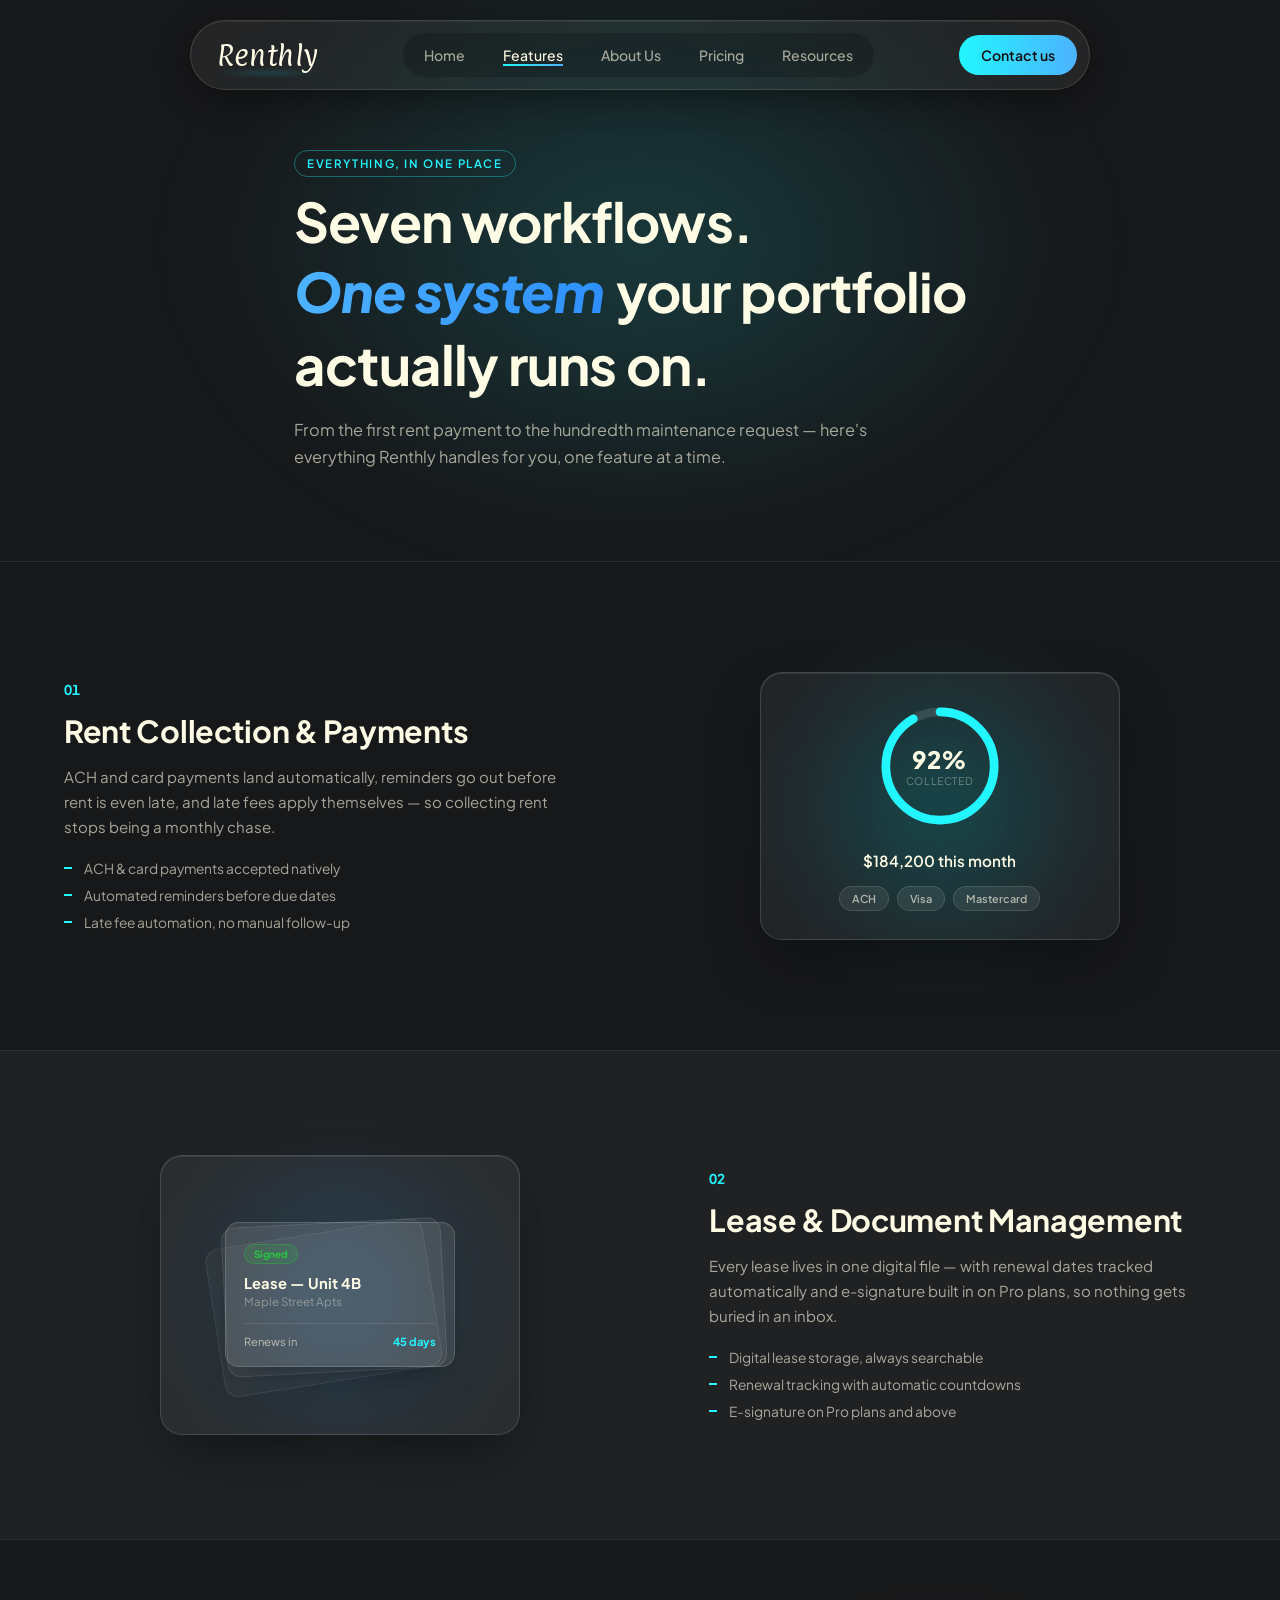
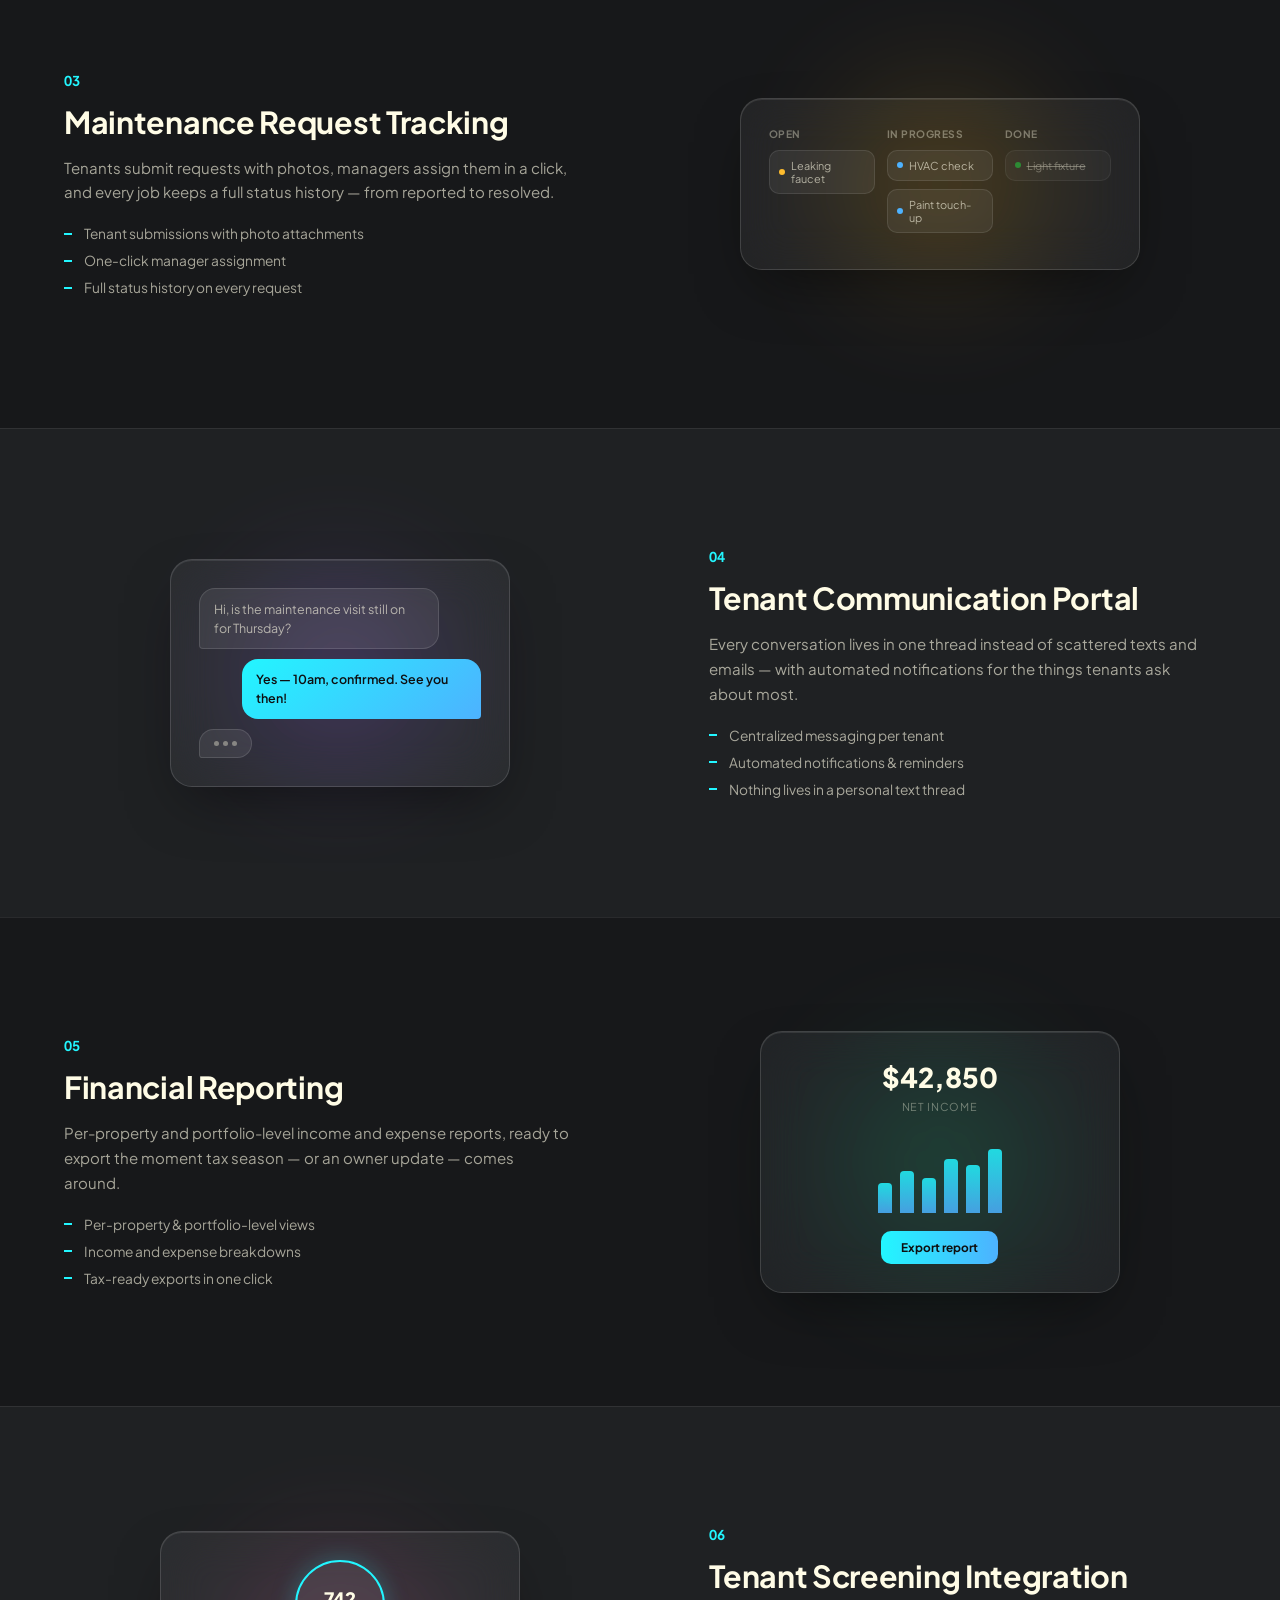
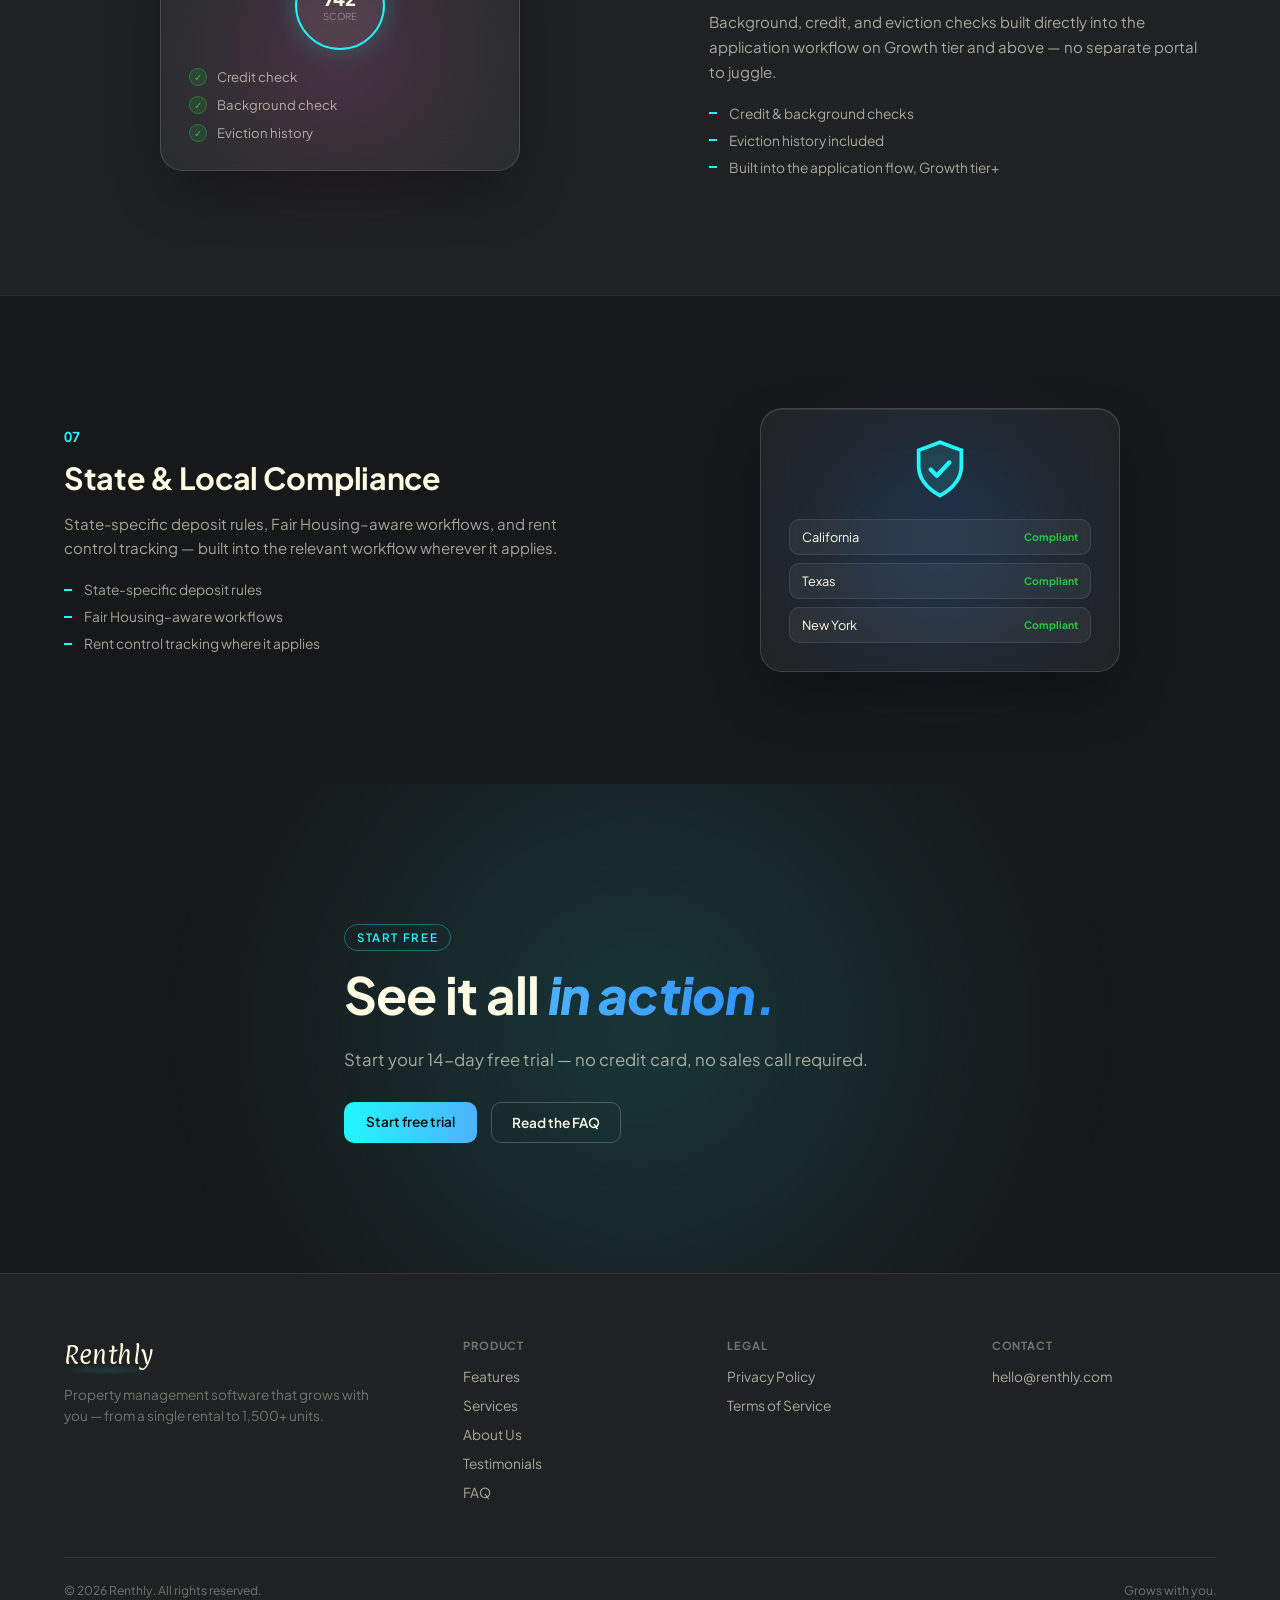
==== features.html @ bf9276d2 "yeha" ====
<!DOCTYPE html>
<html lang="en">
<head>
<meta charset="UTF-8">
<meta name="viewport" content="width=device-width, initial-scale=1.0">
<title>Features — Renthly | Everything Your Portfolio Actually Runs On</title>
<meta name="description" content="Explore Renthly's full feature set: rent collection, lease management, maintenance tracking, tenant communication, financial reporting, tenant screening, and state compliance — all in one platform.">
<meta name="keywords" content="property management features, rent collection software, maintenance tracking, tenant screening, lease management, compliance tracking">
<meta name="robots" content="index, follow">
<link rel="canonical" href="https://renthly.github.io/Renthly/features.html">

<meta property="og:type" content="website">
<meta property="og:title" content="Renthly Features — Everything Your Portfolio Actually Runs On">
<meta property="og:description" content="Rent collection, lease management, maintenance tracking, tenant communication, financial reporting, screening, and compliance — all in one platform.">
<meta property="og:url" content="https://renthly.github.io/Renthly/features.html">
<meta property="og:site_name" content="Renthly">

<meta name="twitter:card" content="summary_large_image">
<meta name="twitter:title" content="Renthly Features — Everything Your Portfolio Actually Runs On">
<meta name="twitter:description" content="Rent collection, lease management, maintenance tracking, tenant communication, financial reporting, screening, and compliance — all in one platform.">

<link rel="preconnect" href="https://fonts.googleapis.com">
<link rel="preconnect" href="https://fonts.gstatic.com" crossorigin>
<link href="https://fonts.googleapis.com/css2?family=Paprika&family=Plus+Jakarta+Sans:wght@400;500;600;700;800&display=swap" rel="stylesheet">
<link rel="stylesheet" href="style.css">
</head>
<body>

<!-- ============ NAVBAR ============ -->
<header class="island-wrap">
  <nav class="island" id="island">
    <a href="index.html#top" class="logo">Renthly</a>

    <ul class="tabs">
      <li><a href="index.html#top" class="tab-link"><span>Home</span></a></li>
      <li><a href="features.html" class="tab-link active"><span>Features</span></a></li>
      <li><a href="index.html#why" class="tab-link"><span>About Us</span></a></li>
      <li><a href="index.html#cta" class="tab-link"><span>Pricing</span></a></li>
      <li><a href="index.html#faq" class="tab-link"><span>Resources</span></a></li>
    </ul>

    <a href="index.html#cta" class="btn-contact"><span>Contact us</span></a>

    <button class="burger" id="burger" aria-label="Menu">
      <span></span><span></span><span></span>
    </button>
  </nav>

  <div class="mobile-menu" id="mobileMenu">
    <a href="index.html#top" class="mob-link">Home</a>
    <a href="features.html" class="mob-link">Features</a>
    <a href="index.html#why" class="mob-link">About Us</a>
    <a href="index.html#cta" class="mob-link">Pricing</a>
    <a href="index.html#faq" class="mob-link">Resources</a>
    <a href="index.html#cta" class="mob-cta">Contact us</a>
  </div>
</header>

<!-- ============ FEATURES HERO ============ -->
<section class="feat-hero" id="top">
  <div class="feat-hero-glow" aria-hidden="true"></div>
  <div class="section-inner">
    <p class="eyebrow reveal" data-dir="up">Everything, in one place</p>
    <h1 class="feat-hero-title reveal" data-dir="up" style="--d:0.08s">Seven workflows. <em class="script">One system</em> your portfolio actually runs on.</h1>
    <p class="feat-hero-sub reveal" data-dir="up" style="--d:0.16s">From the first rent payment to the hundredth maintenance request — here's everything Renthly handles for you, one feature at a time.</p>
  </div>
</section>

<!-- ============ FEATURE 01 — Rent Collection & Payments ============ -->
<section class="feat-row" id="feat-payments">
  <div class="section-inner feat-row-inner">
    <div class="feat-text reveal" data-dir="left">
      <span class="feat-num">01</span>
      <h2>Rent Collection &amp; Payments</h2>
      <p>ACH and card payments land automatically, reminders go out before rent is even late, and late fees apply themselves — so collecting rent stops being a monthly chase.</p>
      <ul class="feat-points">
        <li>ACH &amp; card payments accepted natively</li>
        <li>Automated reminders before due dates</li>
        <li>Late fee automation, no manual follow-up</li>
      </ul>
    </div>
    <div class="feat-visual reveal" data-dir="right">
      <div class="feat-orb feat-orb-cyan" aria-hidden="true"></div>
      <div class="glass-mock gm-payments">
        <div class="gm-ring-wrap">
          <svg class="gm-ring" viewBox="0 0 120 120">
            <circle cx="60" cy="60" r="50" class="gm-ring-track"/>
            <circle cx="60" cy="60" r="50" class="gm-ring-fill"/>
          </svg>
          <div class="gm-ring-center">
            <span class="gm-ring-pct">92%</span>
            <span class="gm-ring-label">collected</span>
          </div>
        </div>
        <p class="gm-amount">$184,200 this month</p>
        <div class="gm-chips">
          <span class="gm-chip">ACH</span>
          <span class="gm-chip">Visa</span>
          <span class="gm-chip">Mastercard</span>
        </div>
      </div>
    </div>
  </div>
</section>

<!-- ============ FEATURE 02 — Lease & Document Management ============ -->
<section class="feat-row alt" id="feat-lease">
  <div class="section-inner feat-row-inner">
    <div class="feat-text reveal" data-dir="right">
      <span class="feat-num">02</span>
      <h2>Lease &amp; Document Management</h2>
      <p>Every lease lives in one digital file — with renewal dates tracked automatically and e-signature built in on Pro plans, so nothing gets buried in an inbox.</p>
      <ul class="feat-points">
        <li>Digital lease storage, always searchable</li>
        <li>Renewal tracking with automatic countdowns</li>
        <li>E-signature on Pro plans and above</li>
      </ul>
    </div>
    <div class="feat-visual reveal" data-dir="left">
      <div class="feat-orb feat-orb-blue" aria-hidden="true"></div>
      <div class="glass-mock gm-lease">
        <div class="gm-doc gm-doc-back"></div>
        <div class="gm-doc gm-doc-mid"></div>
        <div class="gm-doc gm-doc-front">
          <span class="gm-doc-badge">Signed</span>
          <p class="gm-doc-title">Lease — Unit 4B</p>
          <p class="gm-doc-sub">Maple Street Apts</p>
          <div class="gm-doc-foot">
            <span>Renews in</span>
            <strong>45 days</strong>
          </div>
        </div>
      </div>
    </div>
  </div>
</section>

<!-- ============ FEATURE 03 — Maintenance Request Tracking ============ -->
<section class="feat-row" id="feat-maintenance">
  <div class="section-inner feat-row-inner">
    <div class="feat-text reveal" data-dir="left">
      <span class="feat-num">03</span>
      <h2>Maintenance Request Tracking</h2>
      <p>Tenants submit requests with photos, managers assign them in a click, and every job keeps a full status history — from reported to resolved.</p>
      <ul class="feat-points">
        <li>Tenant submissions with photo attachments</li>
        <li>One-click manager assignment</li>
        <li>Full status history on every request</li>
      </ul>
    </div>
    <div class="feat-visual reveal" data-dir="right">
      <div class="feat-orb feat-orb-amber" aria-hidden="true"></div>
      <div class="glass-mock gm-maintenance">
        <div class="gm-kanban">
          <div class="gm-kcol">
            <p class="gm-kcol-title">Open</p>
            <div class="gm-ticket"><span class="gm-dot amber"></span>Leaking faucet</div>
          </div>
          <div class="gm-kcol">
            <p class="gm-kcol-title">In progress</p>
            <div class="gm-ticket"><span class="gm-dot blue"></span>HVAC check</div>
            <div class="gm-ticket"><span class="gm-dot blue"></span>Paint touch-up</div>
          </div>
          <div class="gm-kcol">
            <p class="gm-kcol-title">Done</p>
            <div class="gm-ticket done"><span class="gm-dot green"></span>Light fixture</div>
          </div>
        </div>
      </div>
    </div>
  </div>
</section>

<!-- ============ FEATURE 04 — Tenant Communication Portal ============ -->
<section class="feat-row alt" id="feat-comms">
  <div class="section-inner feat-row-inner">
    <div class="feat-text reveal" data-dir="right">
      <span class="feat-num">04</span>
      <h2>Tenant Communication Portal</h2>
      <p>Every conversation lives in one thread instead of scattered texts and emails — with automated notifications for the things tenants ask about most.</p>
      <ul class="feat-points">
        <li>Centralized messaging per tenant</li>
        <li>Automated notifications &amp; reminders</li>
        <li>Nothing lives in a personal text thread</li>
      </ul>
    </div>
    <div class="feat-visual reveal" data-dir="left">
      <div class="feat-orb feat-orb-purple" aria-hidden="true"></div>
      <div class="glass-mock gm-comms">
        <div class="gm-bubble in">Hi, is the maintenance visit still on for Thursday?</div>
        <div class="gm-bubble out">Yes — 10am, confirmed. See you then!</div>
        <div class="gm-typing"><span></span><span></span><span></span></div>
      </div>
    </div>
  </div>
</section>

<!-- ============ FEATURE 05 — Financial Reporting ============ -->
<section class="feat-row" id="feat-reporting">
  <div class="section-inner feat-row-inner">
    <div class="feat-text reveal" data-dir="left">
      <span class="feat-num">05</span>
      <h2>Financial Reporting</h2>
      <p>Per-property and portfolio-level income and expense reports, ready to export the moment tax season — or an owner update — comes around.</p>
      <ul class="feat-points">
        <li>Per-property &amp; portfolio-level views</li>
        <li>Income and expense breakdowns</li>
        <li>Tax-ready exports in one click</li>
      </ul>
    </div>
    <div class="feat-visual reveal" data-dir="right">
      <div class="feat-orb feat-orb-green" aria-hidden="true"></div>
      <div class="glass-mock gm-reporting">
        <div class="gm-report-head">
          <p class="gm-report-figure">$42,850</p>
          <span class="gm-report-tag">Net income</span>
        </div>
        <div class="gm-bars">
          <span style="--h:38%"></span>
          <span style="--h:52%"></span>
          <span style="--h:44%"></span>
          <span style="--h:68%"></span>
          <span style="--h:60%"></span>
          <span style="--h:80%"></span>
        </div>
        <button class="gm-export">Export report</button>
      </div>
    </div>
  </div>
</section>

<!-- ============ FEATURE 06 — Tenant Screening Integration ============ -->
<section class="feat-row alt" id="feat-screening">
  <div class="section-inner feat-row-inner">
    <div class="feat-text reveal" data-dir="right">
      <span class="feat-num">06</span>
      <h2>Tenant Screening Integration</h2>
      <p>Background, credit, and eviction checks built directly into the application workflow on Growth tier and above — no separate portal to juggle.</p>
      <ul class="feat-points">
        <li>Credit &amp; background checks</li>
        <li>Eviction history included</li>
        <li>Built into the application flow, Growth tier+</li>
      </ul>
    </div>
    <div class="feat-visual reveal" data-dir="left">
      <div class="feat-orb feat-orb-pink" aria-hidden="true"></div>
      <div class="glass-mock gm-screening">
        <div class="gm-score">
          <span class="gm-score-num">742</span>
          <span class="gm-score-label">Score</span>
        </div>
        <ul class="gm-checklist">
          <li><span class="gm-check">✓</span> Credit check</li>
          <li><span class="gm-check">✓</span> Background check</li>
          <li><span class="gm-check">✓</span> Eviction history</li>
        </ul>
      </div>
    </div>
  </div>
</section>

<!-- ============ FEATURE 07 — State & Local Compliance ============ -->
<section class="feat-row" id="feat-compliance">
  <div class="section-inner feat-row-inner">
    <div class="feat-text reveal" data-dir="left">
      <span class="feat-num">07</span>
      <h2>State &amp; Local Compliance</h2>
      <p>State-specific deposit rules, Fair Housing–aware workflows, and rent control tracking — built into the relevant workflow wherever it applies.</p>
      <ul class="feat-points">
        <li>State-specific deposit rules</li>
        <li>Fair Housing–aware workflows</li>
        <li>Rent control tracking where it applies</li>
      </ul>
    </div>
    <div class="feat-visual reveal" data-dir="right">
      <div class="feat-orb feat-orb-cyan2" aria-hidden="true"></div>
      <div class="glass-mock gm-compliance">
        <div class="gm-shield">
          <svg viewBox="0 0 24 24" class="gm-shield-icon"><path d="M12 2l8 3v6c0 5-3.5 8.5-8 11-4.5-2.5-8-6-8-11V5l8-3z"/><path class="gm-shield-check" d="M8.5 12.2l2.3 2.3 4.7-4.9"/></svg>
        </div>
        <ul class="gm-states">
          <li><span>California</span><em>Compliant</em></li>
          <li><span>Texas</span><em>Compliant</em></li>
          <li><span>New York</span><em>Compliant</em></li>
        </ul>
      </div>
    </div>
  </div>
</section>

<!-- ============ CTA ============ -->
<section class="cta" id="cta-features">
  <div class="cta-glow" aria-hidden="true"></div>
  <div class="section-inner cta-inner">
    <p class="eyebrow reveal" data-dir="up">Start free</p>
    <h2 class="cta-title reveal" data-dir="up" style="--d:0.08s">See it all <em class="script">in action.</em></h2>
    <p class="cta-sub reveal" data-dir="up" style="--d:0.16s">Start your 14-day free trial — no credit card, no sales call required.</p>
    <div class="cta-actions reveal" data-dir="up" style="--d:0.24s">
      <a href="index.html#cta" class="btn-primary"><span>Start free trial</span></a>
      <a href="index.html#faq" class="btn-ghost"><span>Read the FAQ</span></a>
    </div>
  </div>
</section>

<!-- ============ FOOTER ============ -->
<footer class="footer">
  <div class="section-inner footer-inner">
    <div class="footer-top">
      <div class="footer-brand">
        <a href="index.html#top" class="logo footer-logo">Renthly</a>
        <p class="footer-tagline">Property management software that grows with you — from a single rental to 1,500+ units.</p>
      </div>

      <nav class="footer-col" aria-label="Product">
        <p class="footer-col-title">Product</p>
        <a href="features.html">Features</a>
        <a href="index.html#services">Services</a>
        <a href="index.html#why">About Us</a>
        <a href="index.html#testimonials">Testimonials</a>
        <a href="index.html#faq">FAQ</a>
      </nav>

      <nav class="footer-col" aria-label="Legal">
        <p class="footer-col-title">Legal</p>
        <a href="#">Privacy Policy</a>
        <a href="#">Terms of Service</a>
      </nav>

      <div class="footer-col">
        <p class="footer-col-title">Contact</p>
        <a href="mailto:hello@renthly.com">hello@renthly.com</a>
      </div>
    </div>

    <div class="footer-bottom">
      <p>© 2026 Renthly. All rights reserved.</p>
      <p>Grows with you.</p>
    </div>
  </div>
</footer>

<script src="main.js"></script>
</body>
</html>
---- style.css ----
/* ===================================================================
   RENTHLY — tokens
=================================================================== */
:root{
  --charcoal:      #17181a;
  --charcoal-soft: #1f2123;
  --panel:         #1c1e21;
  --panel-line:    rgba(255,255,255,0.08);

  --cyan:          #22f6ff;
  --cyan-soft:     rgba(34,246,255,0.35);
  --sky:           #4db2ff;
  --cream:         #fffce6;
  --cream-dim:     rgba(255,252,230,0.62);
  --cream-faint:   rgba(255,252,230,0.38);

  --ink:           #0e0f10;

  --font-logo: 'Paprika', cursive;
  --font-script: 'Caveat', cursive;
  --font-body: 'Plus Jakarta Sans', -apple-system, BlinkMacSystemFont, sans-serif;

  --ease: cubic-bezier(.16,.84,.32,1);
}

*{ margin:0; padding:0; box-sizing:border-box; }
html{ scroll-behavior:smooth; }

body{
  background:var(--charcoal);
  color:var(--cream);
  font-family:var(--font-body);
  -webkit-font-smoothing:antialiased;
  overflow-x:hidden;
}

a{ text-decoration:none; color:inherit; }
button{ font-family:inherit; border:none; background:none; cursor:pointer; }
ul{ list-style:none; }

@media (prefers-reduced-motion: reduce){
  *{ animation-duration:0.001ms !important; animation-iteration-count:1 !important; transition-duration:0.001ms !important; }
}

/* ===================================================================
   NAVBAR — dynamic island
=================================================================== */
.island-wrap{
  position:fixed;
  top:20px; left:20px; right:20px;
  z-index:100;
  display:flex;
  flex-direction:column;
  align-items:center;
  pointer-events:none;
}

.island{
  pointer-events:auto;
  width:100%;
  max-width:900px;
  display:flex;
  align-items:center;
  justify-content:space-between;
  gap:20px;
  padding:12px 12px 12px 26px;
  border-radius:999px;
  background:rgba(255,252,230,0.06);
  border:1px solid rgba(255,252,230,0.12);
  backdrop-filter:blur(18px) saturate(140%);
  -webkit-backdrop-filter:blur(18px) saturate(140%);
  box-shadow:0 8px 30px rgba(0,0,0,0.35), inset 0 1px 0 rgba(255,255,255,0.06);
  opacity:0;
  transform:translateY(-28px);
  animation:islandDrop .8s var(--ease) .1s forwards;
}

@keyframes islandDrop{
  to{ opacity:1; transform:translateY(0); }
}

.logo{
  font-family:var(--font-logo);
  font-size:1.55rem;
  letter-spacing:.5px;
  color:var(--cream);
  white-space:nowrap;
  position:relative;
}
.logo::after{
  content:'';
  position:absolute;
  left:-6px; right:-6px; bottom:-3px;
  height:6px;
  background:radial-gradient(ellipse at center, var(--cyan-soft), transparent 70%);
  opacity:.7;
  filter:blur(2px);
}

.tabs{
  display:flex;
  align-items:center;
  gap:6px;
  background:rgba(0,0,0,0.18);
  border-radius:999px;
  padding:5px;
}

.tab-link{
  position:relative;
  display:inline-block;
  padding:8px 16px;
  border-radius:999px;
  font-size:.88rem;
  font-weight:500;
  color:var(--cream-dim);
  transition:color .3s var(--ease);
}
.tab-link span{ position:relative; z-index:2; }
.tab-link::before{
  content:'';
  position:absolute;
  left:16px; right:16px; bottom:6px;
  height:2px;
  background:linear-gradient(90deg, var(--cyan), var(--sky));
  transform:scaleX(0);
  transform-origin:left;
  transition:transform .35s var(--ease);
  z-index:2;
}
.tab-link:hover,
.tab-link.active{ color:var(--cream); }
.tab-link:hover::before,
.tab-link.active::before{ transform:scaleX(1); }

.btn-contact{
  position:relative;
  display:inline-flex;
  align-items:center;
  padding:11px 22px;
  border-radius:999px;
  font-size:.88rem;
  font-weight:600;
  color:var(--ink);
  background:linear-gradient(90deg, var(--cyan), var(--sky));
  white-space:nowrap;
  overflow:hidden;
  isolation:isolate;
  transition:transform .35s var(--ease), box-shadow .35s var(--ease);
}
.btn-contact span{ position:relative; z-index:2; }
.btn-contact::after{
  content:'';
  position:absolute;
  inset:0;
  background:linear-gradient(90deg, var(--sky), var(--cyan));
  transform:translateX(-101%);
  transition:transform .4s var(--ease);
  z-index:1;
}
.btn-contact:hover{
  transform:translateY(-2px);
  box-shadow:0 10px 24px var(--cyan-soft);
}
.btn-contact:hover::after{ transform:translateX(0); }

.burger{
  display:none;
  flex-direction:column;
  justify-content:center;
  gap:5px;
  width:38px; height:38px;
  border-radius:50%;
  background:rgba(255,255,255,0.08);
}
.burger span{
  display:block; width:16px; height:2px; margin:0 auto;
  background:var(--cream); border-radius:2px;
  transition:transform .3s var(--ease), opacity .3s var(--ease);
}
.burger.open span:nth-child(1){ transform:translateY(7px) rotate(45deg); }
.burger.open span:nth-child(2){ opacity:0; }
.burger.open span:nth-child(3){ transform:translateY(-7px) rotate(-45deg); }

.mobile-menu{
  pointer-events:auto;
  width:100%;
  max-width:900px;
  margin:10px auto 0;
  display:flex;
  flex-direction:column;
  gap:4px;
  padding:10px;
  border-radius:22px;
  background:rgba(23,24,26,0.92);
  border:1px solid rgba(255,252,230,0.12);
  backdrop-filter:blur(18px);
  max-height:0;
  opacity:0;
  overflow:hidden;
  transition:max-height .45s var(--ease), opacity .35s var(--ease), padding .45s var(--ease);
}
.mobile-menu.open{
  max-height:320px;
  opacity:1;
  padding:14px;
}
.mob-link{
  padding:12px 14px;
  border-radius:12px;
  font-weight:500;
  color:var(--cream-dim);
  transition:background .25s, color .25s;
}
.mob-link:hover{ background:rgba(255,255,255,0.06); color:var(--cream); }
.mob-cta{
  margin-top:6px;
  text-align:center;
  padding:12px 14px;
  border-radius:12px;
  font-weight:600;
  color:var(--ink);
  background:linear-gradient(90deg, var(--cyan), var(--sky));
}

/* ===================================================================
   HERO — sized to fit one laptop screen, no scroll
=================================================================== */
.hero-stack{
  position:relative;
  height:200svh; /* hero's own 100svh + one extra viewport of "stuck" time —
    bounds how long the sticky effect lasts so it releases cleanly instead
    of staying pinned for the rest of the page */
}

.hero{
  position:sticky;
  top:0;
  z-index:0;
  height:100svh;
  min-height:560px;
  padding:104px 64px 26px;
  display:flex;
  align-items:center;
  overflow:hidden;
  background:var(--charcoal);
}

/* ---- horizon glow (disc technique) ---- */
.hero::before{
  content:"";
  position:absolute;
  inset:-10%;
  z-index:1;
  pointer-events:none;
  background:
    radial-gradient(176% 61% at 50% 70%, rgba(34,246,255,0.12) 0%, transparent 65%),
    radial-gradient(110% 24% at 50% 70%, rgba(34,246,255,0.29) 0%, transparent 70%),
    radial-gradient(45% 55% at 6% 62%, rgba(37,99,235,0.05) 0%, transparent 70%),
    radial-gradient(45% 55% at 94% 62%, rgba(77,178,255,0.05) 0%, transparent 70%);
  filter:blur(70px);
  animation:horizonPulse 6s ease-in-out infinite;
}
@keyframes horizonPulse{
  0%,100%{ opacity:.8; }
  50%{ opacity:1; }
}

.horizon-surface{
  position:absolute;
  left:50%; top:88%;
  width:165%;
  aspect-ratio:1;
  transform:translateX(-50%);
  border-radius:50%;
  z-index:2;
  pointer-events:none;
  background:var(--charcoal);
  border-top:2.5px solid var(--cyan);
  box-shadow:
    0 0 13px rgba(34,246,255,0.9),
    0 0 49px rgba(34,246,255,0.55),
    0 0 154px 25px rgba(34,246,255,0.28);
}

/* film grain — kills gradient banding */
.hero::after{
  content:"";
  position:absolute;
  inset:0;
  z-index:3;
  pointer-events:none;
  mix-blend-mode:overlay;
  opacity:.08;
  background-image:url("data:image/svg+xml,%3Csvg xmlns='http://www.w3.org/2000/svg' width='300' height='300'%3E%3Cfilter id='n'%3E%3CfeTurbulence type='fractalNoise' baseFrequency='0.9' numOctaves='2' stitchTiles='stitch'/%3E%3C/filter%3E%3Crect width='100%25' height='100%25' filter='url(%23n)'/%3E%3C/svg%3E");
}

.hero-inner{
  position:relative;
  z-index:4;
  width:100%;
  max-width:1400px;
  margin:0 auto;
  display:grid;
  grid-template-columns:1.55fr 1fr;
  gap:32px;
  align-items:center;
}

/* ---- copy ---- */
.eyebrow{
  display:inline-block;
  font-size:.72rem;
  font-weight:600;
  letter-spacing:.14em;
  text-transform:uppercase;
  color:var(--cyan);
  padding:5px 12px;
  border:1px solid var(--cyan-soft);
  border-radius:999px;
  margin-bottom:10px;
}

.headline{
  font-family:var(--font-body);
  font-style:normal;
  font-weight:700;
  font-size:clamp(2.5rem, 3.6vw, 3.3rem);
  line-height:1.26;
  letter-spacing:-.015em;
  color:var(--cream);
  overflow:visible;
}
.headline span{ display:block; }
.headline .script{
  font-family:var(--font-body);
  font-weight:800;
  font-style:italic;
  font-size:1.05em;
  background:linear-gradient(90deg, var(--sky), #2d8fff);
  -webkit-background-clip:text;
  background-clip:text;
  color:transparent;
  padding-right:.05em;
  padding-bottom:.06em;
  display:inline-block;
}

.subtext{
  margin-top:10px;
  max-width:640px;
  font-size:.9rem;
  line-height:1.55;
  color:var(--cream-dim);
}

.hero-actions{
  display:flex;
  flex-wrap:wrap;
  gap:12px;
  margin-top:16px;
}

.btn-primary{
  position:relative;
  padding:11px 22px;
  border-radius:10px;
  font-weight:600;
  font-size:.85rem;
  color:var(--ink);
  background:linear-gradient(90deg, var(--cyan), var(--sky));
  overflow:hidden;
  isolation:isolate;
  transition:transform .3s var(--ease), box-shadow .3s var(--ease);
}
.btn-primary span{ position:relative; z-index:2; }
.btn-primary::after{
  content:'';
  position:absolute; inset:0;
  background:linear-gradient(90deg, var(--sky), var(--cyan));
  transform:translateX(-101%);
  transition:transform .4s var(--ease);
}
.btn-primary:hover{ transform:translateY(-3px); box-shadow:0 14px 30px var(--cyan-soft); }
.btn-primary:hover::after{ transform:translateX(0); }

.btn-ghost{
  position:relative;
  padding:11px 20px;
  border-radius:10px;
  font-weight:600;
  font-size:.85rem;
  color:var(--cream);
  border:1px solid rgba(255,252,230,0.22);
}
.btn-ghost::before{
  content:'';
  position:absolute;
  left:20px; right:20px; bottom:8px;
  height:2px;
  background:var(--cyan);
  transform:scaleX(0);
  transform-origin:left;
  transition:transform .35s var(--ease);
}
.btn-ghost:hover{ color:var(--cyan); }
.btn-ghost:hover::before{ transform:scaleX(1); }

.trial-note{
  margin-top:8px;
  font-size:.74rem;
  color:var(--cream-faint);
}

.trust-badges{
  display:flex;
  align-items:center;
  gap:12px;
  margin-top:14px;
}
.badge-avatars{ display:flex; }
.badge-avatar{
  width:34px; height:34px;
  border-radius:50%;
  object-fit:cover;
  border:2px solid var(--charcoal);
  margin-left:-10px;
  box-shadow:0 0 0 1px rgba(255,252,230,0.15);
}
.badge-avatar:first-child{ margin-left:0; }
.badge-text{ display:flex; flex-direction:column; gap:1px; }
.badge-stars{ font-size:.72rem; color:var(--cyan); letter-spacing:1px; }
.badge-label{ font-size:.72rem; color:var(--cream-faint); }

/* ---- visual / mockups ---- */
.hero-visual{
  position:relative;
  height:clamp(440px, 56vh, 560px);
}

.mock{
  position:absolute;
  border-radius:16px;
  background:linear-gradient(180deg, var(--panel), var(--charcoal-soft));
  border:1px solid var(--panel-line);
  box-shadow:0 24px 50px -18px rgba(0,0,0,0.6), 0 0 0 1px rgba(255,255,255,0.02);
  backdrop-filter:blur(6px);
}

.mock-main{
  width:min(435px, 90%);
  left:50%;
  top:50%;
  transform:translate(-50%,-50%);
  animation:floatMain 6.5s ease-in-out infinite;
}
@keyframes floatMain{
  0%,100%{ transform:translate(-50%,-50%) translateY(0); }
  50%{ transform:translate(-50%,-50%) translateY(-10px); }
}

.mock-bar{
  display:flex; align-items:center; gap:6px;
  padding:9px 12px;
  border-bottom:1px solid var(--panel-line);
}
.mock-bar.tiny{ padding:7px 10px; }
.dot{ width:8px; height:8px; border-radius:50%; }
.dot.r{ background:#ff5f57; } .dot.y{ background:#febc2e; } .dot.g{ background:#28c840; }
.mock-url{
  margin-left:8px;
  font-size:.6rem;
  color:var(--cream-faint);
  font-family:monospace;
}

.mock-body{ padding:18px 14px; }
.mb-head{ display:flex; align-items:center; justify-content:space-between; margin-bottom:12px; }
.mb-title{ font-size:.82rem; font-weight:700; color:var(--cream); }
.mb-pill{
  font-size:.56rem; font-weight:700; letter-spacing:.05em;
  color:var(--ink);
  background:var(--cyan);
  padding:2px 8px; border-radius:999px;
}

.mb-stats{ display:grid; grid-template-columns:repeat(3,1fr); gap:6px; margin-bottom:12px; }
.mb-stat{
  padding:8px 6px;
  border-radius:8px;
  background:rgba(255,255,255,0.03);
  border:1px solid var(--panel-line);
  display:flex; flex-direction:column; gap:3px;
}
.mb-stat-label{ font-size:.54rem; color:var(--cream-faint); }
.mb-stat-val{ font-size:.8rem; font-weight:700; color:var(--cream); }

.mb-chart{
  height:60px; margin-bottom:12px;
  border-radius:8px;
  background:rgba(255,255,255,0.03);
  border:1px solid var(--panel-line);
  padding:4px 0 0;
}
.chart-svg{ width:100%; height:100%; }
.chart-line{ fill:none; stroke:var(--cyan); stroke-width:2.4; }
.chart-fill{ fill:var(--cyan); opacity:.08; }

.mb-rows{ display:flex; flex-direction:column; gap:7px; }
.mb-row{ display:flex; align-items:center; gap:8px; }
.mb-row-dot{ width:5px; height:5px; border-radius:50%; flex:none; }
.mb-row-dot.green{ background:#28c840; } .mb-row-dot.blue{ background:var(--sky); } .mb-row-dot.amber{ background:#febc2e; }
.mb-row-text{ font-size:.64rem; color:var(--cream-dim); flex:1; }
.mb-row-tag{ font-size:.56rem; color:var(--cream-faint); }

.mock-small{ width:230px; z-index:3; }
.mock-tr{
  top:0%; right:-2%;
  animation:floatTR 5.5s ease-in-out infinite;
}
@keyframes floatTR{
  0%,100%{ transform:translateY(0) rotate(-2deg); }
  50%{ transform:translateY(-10px) rotate(-1deg); }
}
.mock-bl{
  bottom:2%; left:-4%;
  animation:floatBL 6s ease-in-out infinite;
}
@keyframes floatBL{
  0%,100%{ transform:translateY(0) rotate(2deg); }
  50%{ transform:translateY(-8px) rotate(1deg); }
}

.mock-body-sm{ padding:10px 11px 12px; }
.sm-title{ font-size:.68rem; font-weight:700; color:var(--cream); margin-bottom:8px; }
.sm-row{ display:flex; align-items:center; gap:8px; margin-bottom:8px; }
.sm-icon{ font-size:.85rem; }
.sm-col{ display:flex; flex-direction:column; gap:2px; }
.sm-line{ font-size:.6rem; color:var(--cream-dim); }
.sm-sub{ font-size:.54rem; color:var(--cream-faint); }
.sm-badge{
  display:inline-block;
  font-size:.54rem; font-weight:600;
  color:var(--sky);
  background:rgba(77,178,255,0.12);
  border:1px solid rgba(77,178,255,0.3);
  padding:2px 8px; border-radius:999px;
}
.sm-pay{ display:flex; align-items:center; justify-content:space-between; margin-bottom:10px; }
.sm-pay-label{ font-size:.6rem; color:var(--cream-faint); }
.sm-pay-amt{ font-size:.88rem; font-weight:700; color:var(--cyan); }
.sm-btn{
  width:100%; padding:8px;
  border-radius:8px;
  font-size:.64rem; font-weight:700;
  color:var(--ink);
  background:linear-gradient(90deg, var(--cyan), var(--sky));
}

.glow-orb{
  position:absolute;
  border-radius:50%;
  filter:blur(60px);
  pointer-events:none;
  z-index:1;
}
.glow-orb-1{
  width:220px; height:220px;
  background:radial-gradient(circle, var(--cyan-soft), transparent 70%);
  top:8%; right:8%;
  animation:orbDrift 8s ease-in-out infinite;
}
.glow-orb-2{
  width:180px; height:180px;
  background:radial-gradient(circle, rgba(77,178,255,0.28), transparent 70%);
  bottom:0%; left:4%;
  animation:orbDrift 9s ease-in-out infinite reverse;
}
@keyframes orbDrift{
  0%,100%{ transform:translate(0,0); }
  50%{ transform:translate(-14px, 16px); }
}

/* ===================================================================
   REVEAL ANIMATIONS (pan up / left / right)
=================================================================== */
.reveal{
  opacity:0;
  transition:opacity .85s var(--ease), transform .85s var(--ease);
  transition-delay:var(--d, 0s);
}
.reveal[data-dir="up"]{ transform:translateY(28px); }
.reveal[data-dir="left"]{ transform:translateX(-40px); }
.reveal[data-dir="right"]{ transform:translateX(40px); }

.reveal.in{
  opacity:1;
  transform:translate(0,0);
}

/* ===================================================================
   RESPONSIVE
=================================================================== */
@media (max-width:1440px) and (min-width:1081px){
  .hero-visual{ height:clamp(420px, 54vh, 480px); }
  .mock-tr{ top:-4%; right:-6%; }
  .mock-bl{ bottom:0%; left:-8%; }
}

@media (max-width:1080px){
  .hero-stack{ height:auto; }
  .hero{ position:relative; top:auto; height:auto; min-height:100svh; padding:110px 40px 40px; }
  .product{ margin-top:0; }
  .hero-inner{ grid-template-columns:1fr; }
  .hero-visual{ height:420px; margin-top:32px; }
  .hero-copy{ text-align:left; }
  /* top:88% was relative to .hero's total height, which grows tall once
     text + mockups stack — that pushed the disc up into the content.
     Anchor from the bottom instead so it always sits at the true bottom
     of the section regardless of how tall the stacked content gets. */
  .horizon-surface{ top:auto; bottom:calc(-165vw + 90px); }
}

@media (max-width:860px){
  .tabs{ display:none; }
  .btn-contact{ display:none; }
  .burger{ display:flex; }
  .island{ padding:10px 10px 10px 20px; }
}

@media (max-width:640px){
  .hero{ padding:104px 26px 40px; }
  .hero-visual{ height:400px; }
  .mock-main{ width:88%; top:46%; }
  .mock-small{ width:132px; }
  .mock-body-sm{ padding:9px 10px 11px; }
  .sm-title{ font-size:.68rem; margin-bottom:8px; }
  .sm-line{ font-size:.6rem; }
  .mock-tr{ top:-6%; right:0%; }
  .mock-bl{ bottom:-4%; left:0%; }
}

@media (max-width:420px){
  .hero-visual{ height:360px; }
  .mock-main{ width:90%; }
  .mock-small{ width:120px; }
  .mock-tr{ top:-8%; right:-2%; }
  .mock-bl{ bottom:-6%; left:-2%; }
  .headline{ font-size:1.6rem; }
}


/* ===================================================================
   SHARED SECTION SCAFFOLDING
=================================================================== */
#product, #services, #why, #testimonials, #faq, #cta{
  scroll-margin-top:110px;
}

.section-inner{
  max-width:1400px;
  margin:0 auto;
  padding:0 64px;
}

.section-head{
  max-width:720px;
  margin-bottom:56px;
}

.section-title{
  font-family:var(--font-body);
  font-weight:700;
  font-size:clamp(2rem, 3.4vw, 2.8rem);
  line-height:1.32;
  color:var(--cream);
  letter-spacing:-.01em;
  overflow:visible;
}
.section-title .script,
.cta-title .script{
  font-family:var(--font-body);
  font-weight:800;
  font-style:italic;
  padding-bottom:.06em;
  padding-right:.06em;
  display:inline-block;
  background:linear-gradient(90deg, var(--sky), #2d8fff);
  -webkit-background-clip:text;
  background-clip:text;
  color:transparent;
}

.section-sub{
  margin-top:16px;
  font-size:1rem;
  line-height:1.6;
  color:var(--cream-dim);
  max-width:560px;
}

.section-head .eyebrow{ margin-bottom:18px; }

/* ===================================================================
/* ===================================================================
   PRODUCT — split: mockup left, fading horizontal scroll right
=================================================================== */
.product{
  padding:110px 0 90px;
  background:var(--charcoal);
  position:relative;
  z-index:1; /* scrolls up over the sticky hero underneath, covering the
    horizon glow like an overlay instead of cutting away from it */
  margin-top:-100svh; /* pulls this section up into the hero-stack's extra
    viewport of height, so it starts sliding over hero immediately when
    hero's "stuck" window begins, instead of only after it fully ends */
}

.product-split{
  display:grid;
  grid-template-columns:1fr 1fr;
  gap:56px;
  align-items:center;
  margin-top:48px;
}

.mock-product{
  position:relative; /* .mock is position:absolute by default (for the hero
    mockups) — override it here since this one sits in normal document flow */
  width:100%;
}
.pv-rows{
  display:flex;
  flex-direction:column;
  gap:2px;
  margin-top:2px;
}
.pv-row{
  display:flex;
  align-items:center;
  justify-content:space-between;
  padding:12px 0;
  border-bottom:1px solid var(--panel-line);
  font-size:.78rem;
}
.pv-row:last-child{ border-bottom:none; }
.pv-name{ color:var(--cream); font-weight:600; flex:1; }
.pv-units{ color:var(--cream-faint); margin:0 12px; white-space:nowrap; }
.pv-status{
  font-size:.62rem;
  font-weight:700;
  padding:3px 9px;
  border-radius:999px;
  white-space:nowrap;
}
.pv-status.ok{ color:#28c840; background:rgba(40,200,64,0.12); border:1px solid rgba(40,200,64,0.3); }
.pv-status.warn{ color:#febc2e; background:rgba(254,188,46,0.12); border:1px solid rgba(254,188,46,0.3); }

.product-scroll-side{ overflow:hidden; min-width:0; }

.product-track{
  display:flex;
  overflow-x:auto;
  scroll-snap-type:x mandatory;
  gap:0;
  padding:8px 0 20px;
  scrollbar-width:none;
}
.product-track::-webkit-scrollbar{ display:none; }

.p-panel{
  flex:0 0 auto;
  width:min(300px, 82%);
  scroll-snap-align:center;
  padding:0 32px;
  border-left:1px solid var(--panel-line);
  opacity:.32;
  transition:opacity .5s var(--ease), border-color .4s var(--ease);
}
.p-panel:first-child{ border-left:none; padding-left:0; }
.p-panel.active{ opacity:1; }

.p-num{
  display:block;
  font-size:4rem;
  font-weight:800;
  line-height:1;
  letter-spacing:-.02em;
  color:transparent;
  -webkit-text-stroke:1.5px var(--panel-line);
  margin-bottom:18px;
  font-variant-numeric:tabular-nums;
  transition:-webkit-text-stroke-color .4s var(--ease);
}
.p-panel.active .p-num{ -webkit-text-stroke:1.5px var(--cyan); }

.p-panel h3{
  font-size:1.05rem;
  font-weight:700;
  color:var(--cream);
  margin-bottom:10px;
  min-height:2.6em;
}
.p-panel p{
  font-size:.85rem;
  line-height:1.6;
  color:var(--cream-dim);
}

.product-nav{
  display:flex;
  gap:10px;
  margin-top:4px;
}


/*=================================================================== */
.services{
  padding:110px 0;
  background:var(--charcoal-soft);
  position:relative;
}

.timeline{
  position:relative;
  display:grid;
  grid-template-columns:repeat(4, 1fr);
  gap:36px;
  padding-top:44px;
  margin-top:44px;
}
.timeline-line{
  position:absolute;
  top:0; left:0; right:0;
  height:2px;
  background:var(--panel-line);
  overflow:hidden;
}
.timeline-line::after{
  content:'';
  position:absolute;
  inset:0;
  background:linear-gradient(90deg, var(--cyan), var(--sky));
  transform-origin:left;
  transform:scaleX(0);
  transition:transform 1.2s var(--ease);
}
.timeline-line.in::after{ transform:scaleX(1); }

.timeline-item{ position:relative; }
.timeline-item::before{
  content:'';
  position:absolute;
  top:-50px;
  left:0;
  width:10px; height:10px;
  border-radius:50%;
  background:var(--cyan);
  box-shadow:0 0 12px var(--cyan-soft);
}
.timeline-num{
  display:block;
  font-size:1.6rem;
  font-weight:800;
  color:var(--cream-faint);
  margin-bottom:14px;
  font-variant-numeric:tabular-nums;
}
.timeline-item h3{
  font-size:1.02rem;
  font-weight:700;
  color:var(--cream);
  margin-bottom:8px;
}
.timeline-item p{
  font-size:.85rem;
  line-height:1.55;
  color:var(--cream-dim);
}

/* ===================================================================
   WHY CHOOSE US — comparison table
=================================================================== */
.why{
  padding:110px 0;
  background:var(--charcoal);
}

.why-table-wrap{ overflow-x:auto; }
.why-table{
  width:100%;
  border-collapse:collapse;
  min-width:640px;
}
.why-table th, .why-table td{
  padding:18px 22px;
  text-align:left;
  font-size:.85rem;
  border-bottom:1px solid var(--panel-line);
  vertical-align:top;
}
.why-table thead th{
  font-size:.68rem;
  font-weight:700;
  letter-spacing:.08em;
  text-transform:uppercase;
  color:var(--cream-faint);
  padding-bottom:16px;
}
.why-row-label{ width:130px; }
.why-table th[scope="row"]{
  font-weight:600;
  color:var(--cream);
  font-size:.82rem;
  white-space:nowrap;
}
.why-table td{ color:var(--cream-dim); }
.why-col-highlight{
  background:linear-gradient(180deg, rgba(34,246,255,0.07), rgba(34,246,255,0.02));
  color:var(--cream) !important;
  font-weight:600;
}
thead .why-col-highlight{ color:var(--cyan) !important; }
.why-table thead tr th.why-col-highlight{ border-radius:14px 14px 0 0; }
.why-table tbody tr:last-child td.why-col-highlight{ border-radius:0 0 14px 14px; }
.why-table tbody tr:last-child th, .why-table tbody tr:last-child td{ border-bottom:none; }

/* ===================================================================
   TESTIMONIALS — horizontal scroll
=================================================================== */
.testimonials{
  padding:110px 0 100px;
  background:var(--charcoal-soft);
  overflow:hidden;
}
.testimonials-head{
  display:flex;
  align-items:flex-end;
  justify-content:space-between;
  gap:24px;
  flex-wrap:wrap;
}
.testimonials-nav{ display:flex; gap:10px; }
.t-nav-btn{
  width:42px; height:42px;
  border-radius:50%;
  border:1px solid var(--panel-line);
  color:var(--cream);
  font-size:1rem;
  display:flex; align-items:center; justify-content:center;
  transition:background .3s, border-color .3s, transform .3s;
}
.t-nav-btn:hover{ background:rgba(255,255,255,0.06); border-color:var(--cyan-soft); transform:translateY(-2px); }

.testimonials-track{
  display:flex;
  gap:28px;
  overflow-x:auto;
  scroll-snap-type:x mandatory;
  padding:8px 4px 20px;
  margin:0 -4px;
  scrollbar-width:none;
}
.testimonials-track::-webkit-scrollbar{ display:none; }

.t-card{
  flex:0 0 auto;
  width:min(420px, 82vw);
  scroll-snap-align:start;
  padding-top:32px;
  border-top:1px solid var(--panel-line);
  position:relative;
}
.t-mark{
  position:absolute;
  top:10px; left:0;
  font-size:4rem;
  line-height:1;
  font-weight:800;
  color:var(--cyan);
  opacity:.2;
  font-family:Georgia, 'Times New Roman', serif;
  pointer-events:none;
}
.t-quote{
  position:relative;
  z-index:1;
  font-size:1rem;
  line-height:1.6;
  color:var(--cream);
  margin-top:20px;
  min-height:110px;
}
.t-person{
  display:flex;
  align-items:center;
  gap:12px;
  margin-top:24px;
  padding-bottom:8px;
}
.t-avatar{ width:44px; height:44px; border-radius:50%; object-fit:cover; }
.t-name{ font-size:.85rem; font-weight:700; color:var(--cream); }
.t-role{ font-size:.72rem; color:var(--cream-faint); margin-top:2px; }

/* ===================================================================
   FAQ — accordion
=================================================================== */
.faq{
  padding:110px 0 140px;
  background:var(--charcoal);
}
.faq-list{ border-top:1px solid var(--panel-line); }
.faq-item{ border-bottom:1px solid var(--panel-line); }
.faq-q{
  width:100%;
  display:flex;
  align-items:center;
  justify-content:space-between;
  gap:20px;
  padding:26px 4px;
  text-align:left;
  color:var(--cream);
  cursor:pointer;
}
.faq-q h3{ font-size:1rem; font-weight:600; }
.faq-icon{ position:relative; flex:none; width:20px; height:20px; }
.faq-icon::before, .faq-icon::after{
  content:'';
  position:absolute;
  top:50%; left:50%;
  background:var(--cream-dim);
  transition:transform .35s var(--ease), opacity .35s var(--ease);
}
.faq-icon::before{ width:14px; height:2px; transform:translate(-50%,-50%); }
.faq-icon::after{ width:2px; height:14px; transform:translate(-50%,-50%); }
.faq-item.open .faq-icon::after{ transform:translate(-50%,-50%) scaleY(0); }
.faq-item.open .faq-icon::before{ background:var(--cyan); }

.faq-a{
  display:grid;
  grid-template-rows:0fr;
  transition:grid-template-rows .45s var(--ease);
}
.faq-a p{
  overflow:hidden;
  min-height:0;
  margin:0;
  padding:0 4px;
  font-size:.9rem;
  line-height:1.6;
  color:var(--cream-dim);
  max-width:640px;
  transition:padding .45s var(--ease);
}
.faq-item.open .faq-a{ grid-template-rows:1fr; }
.faq-item.open .faq-a p{ padding-bottom:26px; }

/* ===================================================================
   CTA
=================================================================== */
.cta{
  position:relative;
  padding:140px 0 130px;
  background:var(--charcoal);
  overflow:hidden;
}
.cta-glow{
  position:absolute;
  left:50%; top:50%;
  width:900px; height:900px;
  transform:translate(-50%,-50%);
  background:radial-gradient(circle, rgba(34,246,255,0.14), transparent 70%);
  filter:blur(40px);
  pointer-events:none;
}
.cta-inner{ position:relative; z-index:1; max-width:720px; }
.cta-title{
  font-family:var(--font-body);
  font-weight:700;
  font-size:clamp(2.2rem, 4vw, 3.2rem);
  line-height:1.3;
  color:var(--cream);
  letter-spacing:-.015em;
  overflow:visible;
}
.cta-sub{
  margin-top:18px;
  font-size:1.05rem;
  color:var(--cream-dim);
}
.cta-actions{
  display:flex;
  gap:14px;
  margin-top:32px;
  flex-wrap:wrap;
}

/* ===================================================================
   NEW SECTIONS — RESPONSIVE
=================================================================== */
@media (max-width:1080px){
  .section-inner{ padding:0 40px; }
  .product-split{ grid-template-columns:1fr; gap:40px; margin-top:36px; }
  .p-panel{ width:min(300px, 78vw); padding:0 26px; }
  .timeline{ grid-template-columns:1fr 1fr; row-gap:56px; }
}

@media (max-width:860px){
  .timeline{ grid-template-columns:1fr; gap:0; padding-top:0; margin-top:40px; padding-left:28px; }
  .timeline-line{
    top:6px; bottom:6px; left:4px; right:auto;
    width:2px; height:auto;
  }
  .timeline-line::after{
    background:linear-gradient(180deg, var(--cyan), var(--sky));
    transform-origin:top;
    transform:scaleY(0);
  }
  .timeline-line.in::after{ transform:scaleY(1); }
  .timeline-item{ padding:0 0 34px 24px; border-top:none; }
  .timeline-item:last-child{ padding-bottom:0; }
  .timeline-item::before{ top:2px; left:-28px; }
}

@media (max-width:640px){
  .section-inner{ padding:0 26px; }
  .section-title{ font-size:1.7rem; }
  .product{ padding:80px 0; }
  .p-panel{ width:82vw; padding:0 20px; }
  .services{ padding:80px 0; }
  .why{ padding:80px 0; }
  .testimonials{ padding:80px 0 70px; }
  .faq{ padding:80px 0 100px; }
  .why-table th, .why-table td{ padding:14px 14px; font-size:.78rem; }
  .t-card{ width:86vw; }
  .cta{ padding:100px 0 90px; }
  .cta-title{ font-size:1.9rem; }
}

/* ===================================================================
   FOOTER
=================================================================== */
.footer{
  background:var(--charcoal-soft);
  border-top:1px solid var(--panel-line);
  padding:64px 0 32px;
}
.footer-top{
  display:grid;
  grid-template-columns:1.6fr 1fr 1fr 1fr;
  gap:40px;
}
.footer-brand{ max-width:320px; }
.footer-logo{ font-size:1.4rem; }
.footer-tagline{
  margin-top:14px;
  font-size:.85rem;
  line-height:1.6;
  color:var(--cream-faint);
}
.footer-col{
  display:flex;
  flex-direction:column;
  gap:12px;
}
.footer-col-title{
  font-size:.7rem;
  font-weight:700;
  letter-spacing:.08em;
  text-transform:uppercase;
  color:var(--cream-faint);
  margin-bottom:4px;
}
.footer-col a{
  font-size:.86rem;
  color:var(--cream-dim);
  width:fit-content;
  position:relative;
  transition:color .3s var(--ease);
}
.footer-col a::after{
  content:'';
  position:absolute;
  left:0; right:0; bottom:-2px;
  height:1px;
  background:var(--cyan);
  transform:scaleX(0);
  transform-origin:left;
  transition:transform .3s var(--ease);
}
.footer-col a:hover{ color:var(--cream); }
.footer-col a:hover::after{ transform:scaleX(1); }

.footer-bottom{
  display:flex;
  align-items:center;
  justify-content:space-between;
  gap:16px;
  margin-top:56px;
  padding-top:24px;
  border-top:1px solid var(--panel-line);
  font-size:.76rem;
  color:var(--cream-faint);
}

@media (max-width:860px){
  .footer-top{ grid-template-columns:1fr 1fr; row-gap:36px; }
  .footer-brand{ grid-column:1 / -1; max-width:none; }
}

@media (max-width:640px){
  .footer{ padding:48px 0 26px; }
  .footer-top{ grid-template-columns:1fr; }
  .footer-bottom{ flex-direction:column; align-items:flex-start; gap:6px; }
}

/* ===================================================================
   FEATURES PAGE — HERO
=================================================================== */
.feat-hero{
  position:relative;
  padding:150px 0 90px;
  background:var(--charcoal);
  overflow:hidden;
}
.feat-hero-glow{
  position:absolute;
  left:50%; top:-10%;
  width:900px; height:600px;
  transform:translateX(-50%);
  background:radial-gradient(ellipse at center, rgba(34,246,255,0.16), transparent 70%);
  filter:blur(50px);
  pointer-events:none;
}
.feat-hero .section-inner{ position:relative; z-index:1; max-width:820px; }
.feat-hero-title{
  font-family:var(--font-body);
  font-weight:700;
  font-size:clamp(2.1rem, 5vw, 3.4rem);
  line-height:1.28;
  color:var(--cream);
  letter-spacing:-.015em;
  overflow:visible;
}
.feat-hero-title .script{
  font-family:var(--font-body);
  font-weight:800;
  font-style:italic;
  padding-bottom:.06em;
  padding-right:.05em;
  display:inline-block;
  background:linear-gradient(90deg, var(--sky), #2d8fff);
  -webkit-background-clip:text;
  background-clip:text;
  color:transparent;
}
.feat-hero-sub{
  margin-top:18px;
  font-size:1.02rem;
  line-height:1.65;
  color:var(--cream-dim);
  max-width:600px;
}

/* ===================================================================
   FEATURE ROWS — mobile-first (stacked), alternating on desktop
=================================================================== */
.feat-row{
  padding:64px 0;
  background:var(--charcoal);
  border-top:1px solid var(--panel-line);
}
.feat-row.alt{ background:var(--charcoal-soft); }

.feat-row-inner{
  display:flex;
  flex-direction:column;
  gap:36px;
}

.feat-text{ max-width:520px; }
.feat-num{
  display:block;
  font-size:.85rem;
  font-weight:700;
  color:var(--cyan);
  margin-bottom:14px;
  font-variant-numeric:tabular-nums;
}
.feat-text h2{
  font-family:var(--font-body);
  font-weight:700;
  font-size:clamp(1.5rem, 3vw, 1.9rem);
  line-height:1.28;
  color:var(--cream);
  letter-spacing:-.01em;
  margin-bottom:14px;
}
.feat-text > p{
  font-size:.94rem;
  line-height:1.65;
  color:var(--cream-dim);
  margin-bottom:20px;
}
.feat-points{
  list-style:none;
  display:flex;
  flex-direction:column;
  gap:10px;
}
.feat-points li{
  position:relative;
  padding-left:20px;
  font-size:.86rem;
  color:var(--cream-dim);
}
.feat-points li::before{
  content:'';
  position:absolute;
  left:0; top:.55em;
  width:8px; height:2px;
  background:var(--cyan);
}

/* ---- visual side + glass mockups ---- */
.feat-visual{
  position:relative;
  display:flex;
  align-items:center;
  justify-content:center;
  min-height:300px;
  padding:20px 0;
}
.feat-orb{
  position:absolute;
  width:280px; height:280px;
  border-radius:50%;
  filter:blur(60px);
  opacity:.5;
  pointer-events:none;
  z-index:0;
}
.feat-orb-cyan{ background:radial-gradient(circle, rgba(34,246,255,0.55), transparent 70%); }
.feat-orb-blue{ background:radial-gradient(circle, rgba(77,178,255,0.55), transparent 70%); }
.feat-orb-amber{ background:radial-gradient(circle, rgba(254,188,46,0.5), transparent 70%); }
.feat-orb-purple{ background:radial-gradient(circle, rgba(168,110,255,0.5), transparent 70%); }
.feat-orb-green{ background:radial-gradient(circle, rgba(52,211,153,0.5), transparent 70%); }
.feat-orb-pink{ background:radial-gradient(circle, rgba(255,110,180,0.45), transparent 70%); }
.feat-orb-cyan2{ background:radial-gradient(circle, rgba(45,143,255,0.5), transparent 70%); }

.glass-mock{
  position:relative;
  z-index:1;
  width:100%;
  max-width:360px;
  background:rgba(255,255,255,0.055);
  backdrop-filter:blur(22px) saturate(160%);
  -webkit-backdrop-filter:blur(22px) saturate(160%);
  border:1px solid rgba(255,255,255,0.14);
  border-radius:22px;
  box-shadow:0 24px 60px -20px rgba(0,0,0,0.55), inset 0 1px 0 rgba(255,255,255,0.09);
  padding:28px;
}

/* 01 — payments: progress ring */
.gm-ring-wrap{ position:relative; width:130px; height:130px; margin:0 auto 20px; }
.gm-ring{ width:100%; height:100%; transform:rotate(-90deg); }
.gm-ring-track{ fill:none; stroke:rgba(255,255,255,0.12); stroke-width:8; }
.gm-ring-fill{
  fill:none;
  stroke:var(--cyan);
  stroke-width:8;
  stroke-linecap:round;
  stroke-dasharray:314;
  stroke-dashoffset:26;
}
.gm-ring-center{
  position:absolute; inset:0;
  display:flex; flex-direction:column; align-items:center; justify-content:center;
}
.gm-ring-pct{ font-size:1.5rem; font-weight:800; color:var(--cream); }
.gm-ring-label{ font-size:.65rem; color:var(--cream-faint); text-transform:uppercase; letter-spacing:.06em; }
.gm-amount{ text-align:center; font-size:.95rem; font-weight:600; color:var(--cream); margin-bottom:16px; }
.gm-chips{ display:flex; justify-content:center; gap:8px; flex-wrap:wrap; }
.gm-chip{
  font-size:.68rem; font-weight:600; color:var(--cream-dim);
  padding:5px 12px; border-radius:999px;
  background:rgba(255,255,255,0.08); border:1px solid rgba(255,255,255,0.12);
}

/* 02 — lease: stacked documents */
.gm-lease{ height:280px; display:flex; align-items:center; justify-content:center; }
.gm-doc{ position:absolute; border-radius:14px; }
.gm-doc-back{
  width:220px; height:150px;
  background:rgba(255,255,255,0.04);
  border:1px solid rgba(255,255,255,0.08);
  transform:rotate(-9deg) translate(-18px, 10px);
}
.gm-doc-mid{
  width:220px; height:150px;
  background:rgba(255,255,255,0.06);
  border:1px solid rgba(255,255,255,0.1);
  transform:rotate(-3deg) translate(-6px, 2px);
}
.gm-doc-front{
  width:230px; padding:18px;
  background:rgba(255,255,255,0.09);
  border:1px solid rgba(255,255,255,0.16);
  box-shadow:0 16px 40px -14px rgba(0,0,0,0.5);
}
.gm-doc-badge{
  display:inline-block; font-size:.62rem; font-weight:700;
  color:#28c840; background:rgba(40,200,64,0.15);
  border:1px solid rgba(40,200,64,0.35);
  padding:3px 9px; border-radius:999px; margin-bottom:10px;
}
.gm-doc-title{ font-size:.92rem; font-weight:700; color:var(--cream); }
.gm-doc-sub{ font-size:.72rem; color:var(--cream-faint); margin-top:2px; margin-bottom:14px; }
.gm-doc-foot{
  display:flex; justify-content:space-between; align-items:center;
  font-size:.7rem; color:var(--cream-dim);
  border-top:1px solid rgba(255,255,255,0.1); padding-top:10px;
}
.gm-doc-foot strong{ color:var(--cyan); }

/* 03 — maintenance: mini kanban */
.gm-maintenance{ max-width:400px; }
.gm-kanban{ display:flex; gap:12px; }
.gm-kcol{ flex:1; min-width:0; }
.gm-kcol-title{ font-size:.64rem; font-weight:700; text-transform:uppercase; letter-spacing:.05em; color:var(--cream-faint); margin-bottom:10px; }
.gm-ticket{
  font-size:.68rem; color:var(--cream-dim);
  background:rgba(255,255,255,0.06); border:1px solid rgba(255,255,255,0.1);
  border-radius:10px; padding:8px 9px; margin-bottom:8px;
  display:flex; align-items:center; gap:6px;
}
.gm-ticket.done{ opacity:.6; text-decoration:line-through; }
.gm-dot{ width:6px; height:6px; border-radius:50%; flex:none; }
.gm-dot.amber{ background:#febc2e; } .gm-dot.blue{ background:var(--sky); } .gm-dot.green{ background:#28c840; }

/* 04 — communication: chat bubbles */
.gm-comms{ display:flex; flex-direction:column; gap:10px; max-width:340px; }
.gm-bubble{
  font-size:.78rem; line-height:1.5; padding:11px 14px; border-radius:16px;
  max-width:85%;
}
.gm-bubble.in{
  align-self:flex-start;
  background:rgba(255,255,255,0.08); border:1px solid rgba(255,255,255,0.12);
  color:var(--cream-dim); border-bottom-left-radius:4px;
}
.gm-bubble.out{
  align-self:flex-end;
  background:linear-gradient(135deg, var(--cyan), var(--sky));
  color:var(--ink); font-weight:600; border-bottom-right-radius:4px;
}
.gm-typing{
  align-self:flex-start; display:flex; gap:4px;
  background:rgba(255,255,255,0.08); border:1px solid rgba(255,255,255,0.12);
  padding:11px 14px; border-radius:16px; border-bottom-left-radius:4px;
}
.gm-typing span{
  width:5px; height:5px; border-radius:50%; background:var(--cream-faint);
  animation:gmTyping 1.2s ease-in-out infinite;
}
.gm-typing span:nth-child(2){ animation-delay:.15s; }
.gm-typing span:nth-child(3){ animation-delay:.3s; }
@keyframes gmTyping{ 0%,60%,100%{ opacity:.3; transform:translateY(0); } 30%{ opacity:1; transform:translateY(-3px); } }

/* 05 — reporting: bars + figure */
.gm-report-head{ text-align:center; margin-bottom:18px; }
.gm-report-figure{ font-size:1.7rem; font-weight:800; color:var(--cream); }
.gm-report-tag{ font-size:.68rem; color:var(--cream-faint); text-transform:uppercase; letter-spacing:.06em; }
.gm-bars{
  display:flex; align-items:flex-end; justify-content:center; gap:8px;
  height:80px; margin-bottom:18px;
}
.gm-bars span{
  width:14px; height:var(--h);
  background:linear-gradient(180deg, var(--cyan), var(--sky));
  border-radius:4px 4px 0 0;
  opacity:.85;
}
.gm-export{
  display:block; margin:0 auto; padding:9px 20px;
  border-radius:10px; font-size:.74rem; font-weight:700;
  color:var(--ink); background:linear-gradient(90deg, var(--cyan), var(--sky));
}

/* 06 — screening: score + checklist */
.gm-screening{ display:flex; flex-direction:column; align-items:center; gap:18px; }
.gm-score{
  width:90px; height:90px; border-radius:50%;
  background:rgba(255,255,255,0.07); border:2px solid var(--cyan);
  display:flex; flex-direction:column; align-items:center; justify-content:center;
  box-shadow:0 0 24px rgba(34,246,255,0.25);
}
.gm-score-num{ font-size:1.15rem; font-weight:800; color:var(--cream); }
.gm-score-label{ font-size:.6rem; color:var(--cream-faint); text-transform:uppercase; }
.gm-checklist{ list-style:none; width:100%; display:flex; flex-direction:column; gap:10px; }
.gm-checklist li{
  display:flex; align-items:center; gap:10px;
  font-size:.82rem; color:var(--cream-dim);
}
.gm-check{
  width:18px; height:18px; border-radius:50%; flex:none;
  background:rgba(40,200,64,0.15); color:#28c840; border:1px solid rgba(40,200,64,0.4);
  font-size:.65rem; display:flex; align-items:center; justify-content:center;
}

/* 07 — compliance: shield + state list */
.gm-compliance{ display:flex; flex-direction:column; align-items:center; gap:18px; }
.gm-shield{ width:64px; height:64px; }
.gm-shield-icon{ width:100%; height:100%; fill:rgba(34,246,255,0.12); stroke:var(--cyan); stroke-width:1.4; }
.gm-shield-check{ fill:none; stroke:var(--cyan); stroke-width:1.6; stroke-linecap:round; stroke-linejoin:round; }
.gm-states{ list-style:none; width:100%; display:flex; flex-direction:column; gap:8px; }
.gm-states li{
  display:flex; align-items:center; justify-content:space-between;
  font-size:.8rem; color:var(--cream);
  padding:9px 12px; border-radius:10px;
  background:rgba(255,255,255,0.05); border:1px solid rgba(255,255,255,0.09);
}
.gm-states em{ font-style:normal; font-size:.65rem; font-weight:700; color:#28c840; }

/* ===================================================================
   FEATURE ROWS — desktop alternating layout
=================================================================== */
@media (min-width:900px){
  .feat-row-inner{
    flex-direction:row;
    align-items:center;
    justify-content:space-between;
    gap:64px;
  }
  .feat-row.alt .feat-row-inner{ flex-direction:row-reverse; }
  .feat-text{ flex:0 0 44%; }
  .feat-visual{ flex:0 0 48%; min-height:360px; }
}

@media (max-width:640px){
  .feat-hero{ padding:130px 0 70px; }
  .feat-row{ padding:56px 0; }
  .section-inner{ padding:0 26px; }
  .glass-mock{ padding:22px; }
}
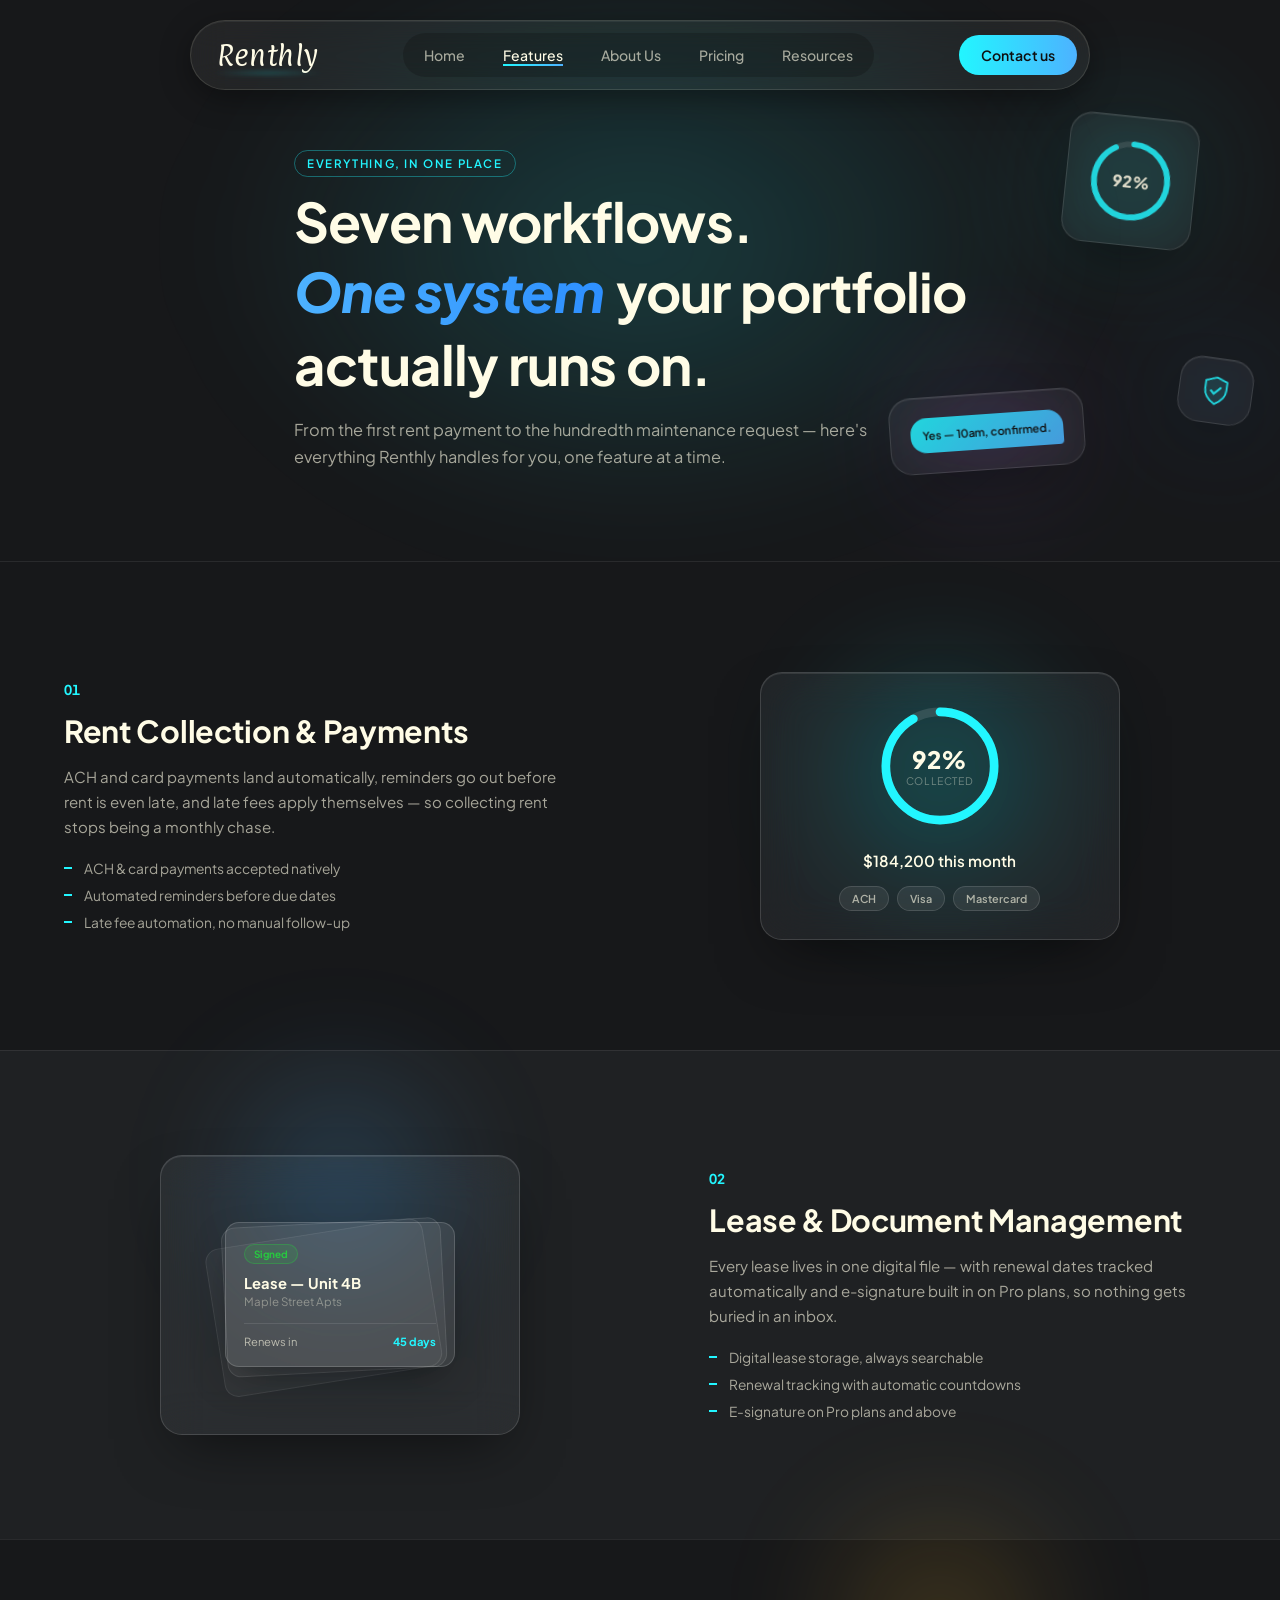
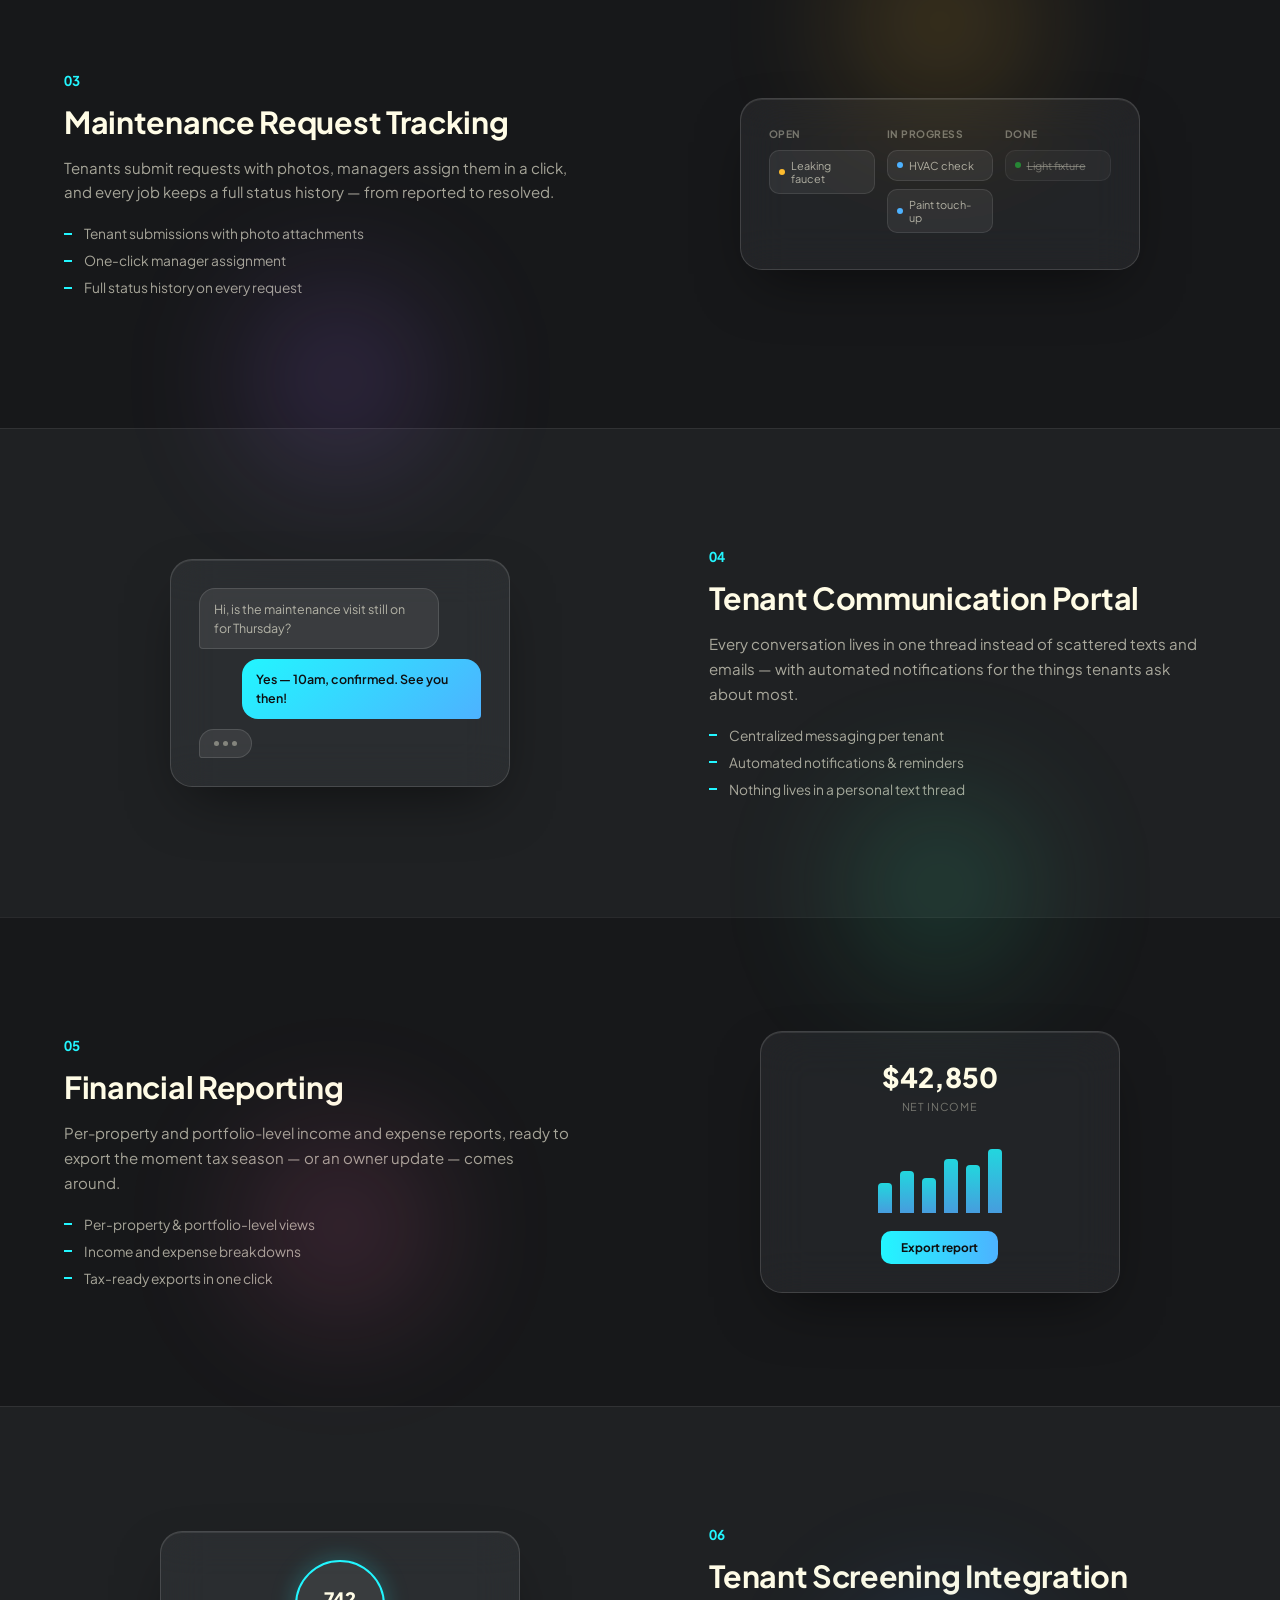
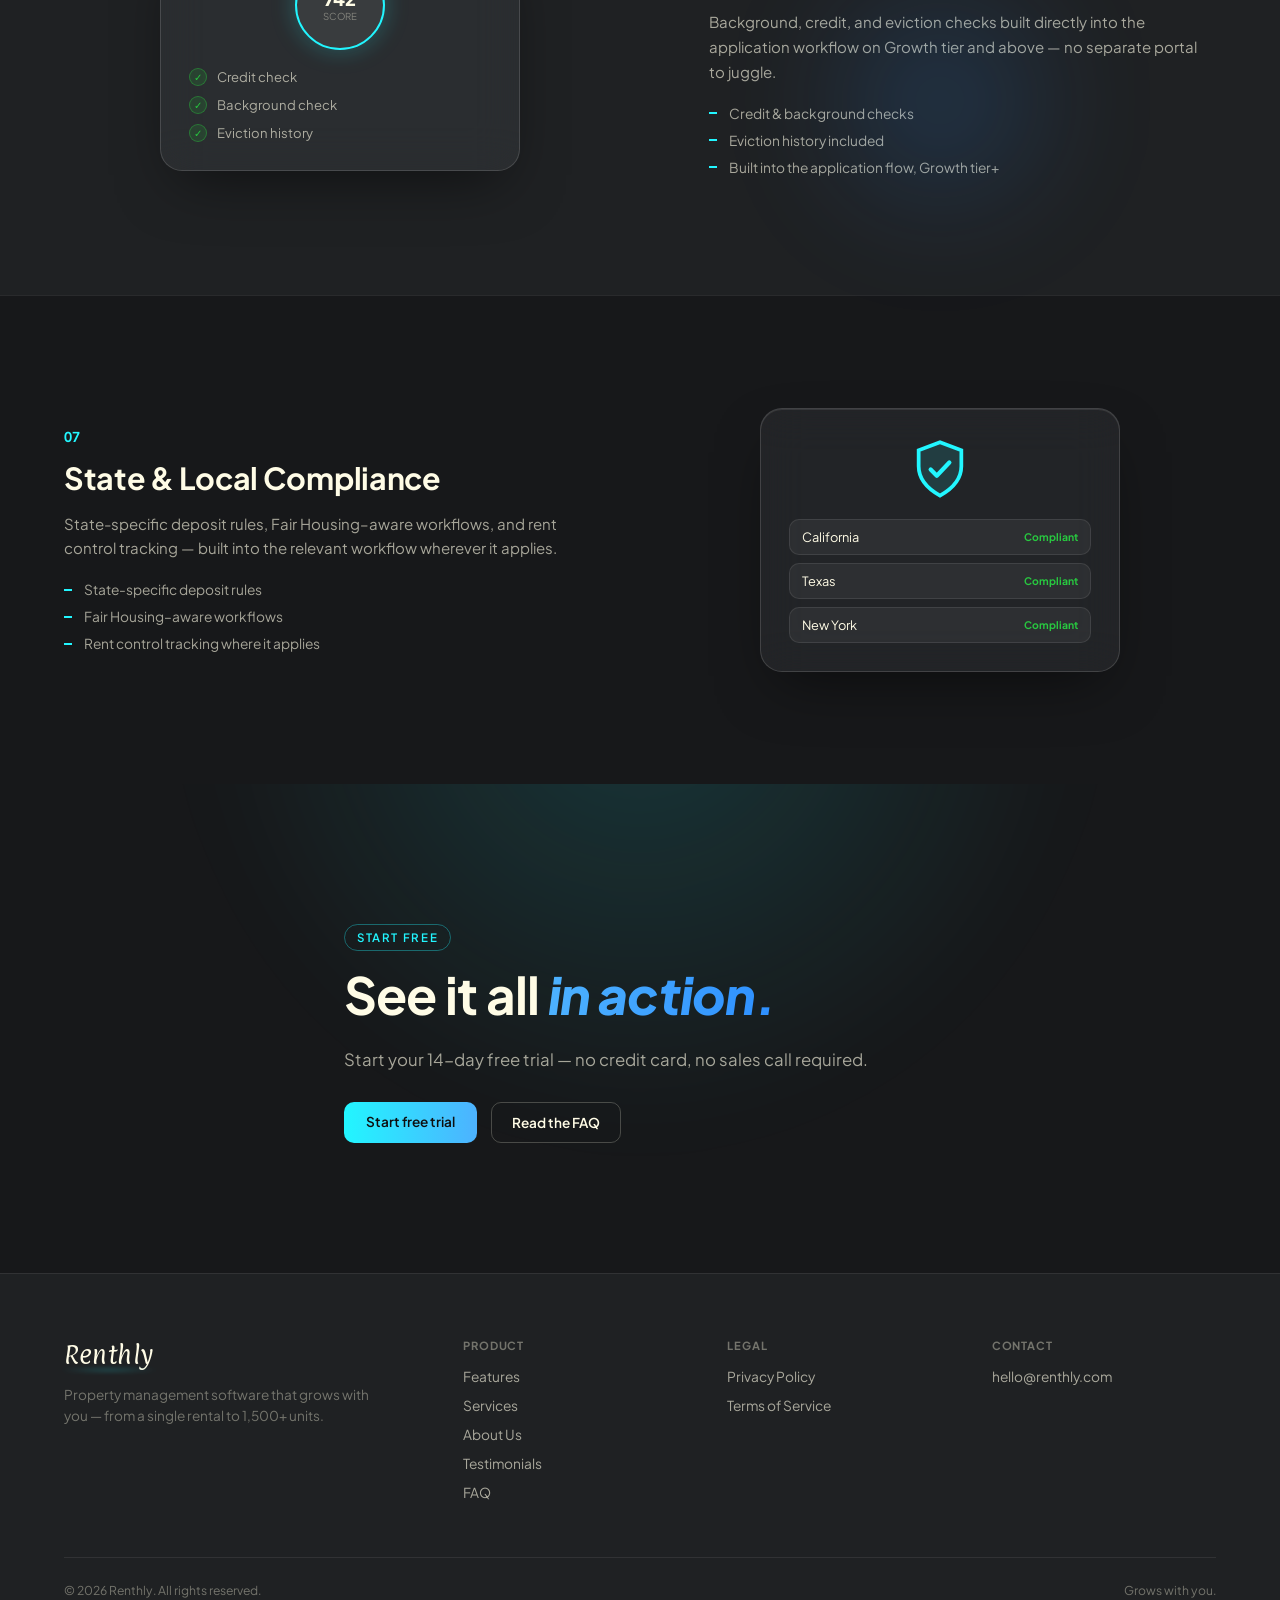
==== commit a95a8c91: "yrh" ====
--- a/features.html
+++ b/features.html
@@ -59,6 +59,36 @@
 <!-- ============ FEATURES HERO ============ -->
 <section class="feat-hero" id="top">
   <div class="feat-hero-glow" aria-hidden="true"></div>
+
+  <div class="feat-hero-frag frag-1 parallax" data-speed="0.18" aria-hidden="true">
+    <div class="feat-orb feat-orb-cyan"></div>
+    <div class="glass-mock gm-frag">
+      <div class="gm-ring-wrap gm-ring-wrap-sm">
+        <svg class="gm-ring" viewBox="0 0 120 120">
+          <circle cx="60" cy="60" r="50" class="gm-ring-track"/>
+          <circle cx="60" cy="60" r="50" class="gm-ring-fill"/>
+        </svg>
+        <div class="gm-ring-center">
+          <span class="gm-ring-pct">92%</span>
+        </div>
+      </div>
+    </div>
+  </div>
+
+  <div class="feat-hero-frag frag-2 parallax" data-speed="0.32" aria-hidden="true">
+    <div class="feat-orb feat-orb-purple"></div>
+    <div class="glass-mock gm-frag gm-frag-chat">
+      <div class="gm-bubble out sm">Yes — 10am, confirmed.</div>
+    </div>
+  </div>
+
+  <div class="feat-hero-frag frag-3 parallax" data-speed="0.1" aria-hidden="true">
+    <div class="feat-orb feat-orb-cyan2"></div>
+    <div class="glass-mock gm-frag gm-frag-shield">
+      <svg viewBox="0 0 24 24" class="gm-shield-icon"><path d="M12 2l8 3v6c0 5-3.5 8.5-8 11-4.5-2.5-8-6-8-11V5l8-3z"/><path class="gm-shield-check" d="M8.5 12.2l2.3 2.3 4.7-4.9"/></svg>
+    </div>
+  </div>
+
   <div class="section-inner">
     <p class="eyebrow reveal" data-dir="up">Everything, in one place</p>
     <h1 class="feat-hero-title reveal" data-dir="up" style="--d:0.08s">Seven workflows. <em class="script">One system</em> your portfolio actually runs on.</h1>
@@ -80,7 +110,7 @@
       </ul>
     </div>
     <div class="feat-visual reveal" data-dir="right">
-      <div class="feat-orb feat-orb-cyan" aria-hidden="true"></div>
+      <div class="feat-orb feat-orb-cyan parallax" data-speed="0.12" aria-hidden="true"></div>
       <div class="glass-mock gm-payments">
         <div class="gm-ring-wrap">
           <svg class="gm-ring" viewBox="0 0 120 120">
@@ -117,7 +147,7 @@
       </ul>
     </div>
     <div class="feat-visual reveal" data-dir="left">
-      <div class="feat-orb feat-orb-blue" aria-hidden="true"></div>
+      <div class="feat-orb feat-orb-blue parallax" data-speed="0.2" aria-hidden="true"></div>
       <div class="glass-mock gm-lease">
         <div class="gm-doc gm-doc-back"></div>
         <div class="gm-doc gm-doc-mid"></div>
@@ -149,7 +179,7 @@
       </ul>
     </div>
     <div class="feat-visual reveal" data-dir="right">
-      <div class="feat-orb feat-orb-amber" aria-hidden="true"></div>
+      <div class="feat-orb feat-orb-amber parallax" data-speed="0.15" aria-hidden="true"></div>
       <div class="glass-mock gm-maintenance">
         <div class="gm-kanban">
           <div class="gm-kcol">
@@ -185,7 +215,7 @@
       </ul>
     </div>
     <div class="feat-visual reveal" data-dir="left">
-      <div class="feat-orb feat-orb-purple" aria-hidden="true"></div>
+      <div class="feat-orb feat-orb-purple parallax" data-speed="0.22" aria-hidden="true"></div>
       <div class="glass-mock gm-comms">
         <div class="gm-bubble in">Hi, is the maintenance visit still on for Thursday?</div>
         <div class="gm-bubble out">Yes — 10am, confirmed. See you then!</div>
@@ -209,7 +239,7 @@
       </ul>
     </div>
     <div class="feat-visual reveal" data-dir="right">
-      <div class="feat-orb feat-orb-green" aria-hidden="true"></div>
+      <div class="feat-orb feat-orb-green parallax" data-speed="0.14" aria-hidden="true"></div>
       <div class="glass-mock gm-reporting">
         <div class="gm-report-head">
           <p class="gm-report-figure">$42,850</p>
@@ -243,7 +273,7 @@
       </ul>
     </div>
     <div class="feat-visual reveal" data-dir="left">
-      <div class="feat-orb feat-orb-pink" aria-hidden="true"></div>
+      <div class="feat-orb feat-orb-pink parallax" data-speed="0.19" aria-hidden="true"></div>
       <div class="glass-mock gm-screening">
         <div class="gm-score">
           <span class="gm-score-num">742</span>
@@ -273,7 +303,7 @@
       </ul>
     </div>
     <div class="feat-visual reveal" data-dir="right">
-      <div class="feat-orb feat-orb-cyan2" aria-hidden="true"></div>
+      <div class="feat-orb feat-orb-cyan2 parallax" data-speed="0.16" aria-hidden="true"></div>
       <div class="glass-mock gm-compliance">
         <div class="gm-shield">
           <svg viewBox="0 0 24 24" class="gm-shield-icon"><path d="M12 2l8 3v6c0 5-3.5 8.5-8 11-4.5-2.5-8-6-8-11V5l8-3z"/><path class="gm-shield-check" d="M8.5 12.2l2.3 2.3 4.7-4.9"/></svg>
@@ -290,7 +320,7 @@
 
 <!-- ============ CTA ============ -->
 <section class="cta" id="cta-features">
-  <div class="cta-glow" aria-hidden="true"></div>
+  <div class="cta-glow parallax" data-speed="0.1" aria-hidden="true"></div>
   <div class="section-inner cta-inner">
     <p class="eyebrow reveal" data-dir="up">Start free</p>
     <h2 class="cta-title reveal" data-dir="up" style="--d:0.08s">See it all <em class="script">in action.</em></h2>
--- a/style.css
+++ b/style.css
@@ -1068,10 +1068,11 @@
   position:absolute;
   left:50%; top:50%;
   width:900px; height:900px;
-  transform:translate(-50%,-50%);
+  transform:translate(-50%,-50%) translateY(var(--py, 0px));
   background:radial-gradient(circle, rgba(34,246,255,0.14), transparent 70%);
   filter:blur(40px);
   pointer-events:none;
+  will-change:transform;
 }
 .cta-inner{ position:relative; z-index:1; max-width:720px; }
 .cta-title{
@@ -1233,6 +1234,51 @@
   pointer-events:none;
 }
 .feat-hero .section-inner{ position:relative; z-index:1; max-width:820px; }
+
+/* ---- floating glass fragments, previewing the mockup style below ---- */
+.feat-hero-frag{
+  position:absolute;
+  z-index:0;
+  pointer-events:none;
+  opacity:.85;
+  will-change:transform;
+}
+.feat-hero-frag .feat-orb{
+  position:absolute;
+  inset:-30px;
+  width:auto; height:auto;
+  opacity:.45;
+}
+.feat-hero-frag .gm-frag{
+  position:relative;
+  width:auto;
+  max-width:none;
+  padding:20px;
+}
+.frag-1{
+  display:none; /* shown from tablet width up — see media query below */
+  top:8%; right:6%;
+  transform:rotate(6deg) translateY(var(--py, 0px));
+}
+.frag-1 .gm-ring-wrap-sm{ width:88px; height:88px; margin:0; }
+.frag-1 .gm-ring-pct{ font-size:1rem; }
+
+.frag-2{
+  display:none;
+  top:46%; right:16%;
+  transform:rotate(-4deg) translateY(var(--py, 0px));
+}
+.gm-frag-chat{ padding:14px 16px; }
+.gm-bubble.sm{ font-size:.7rem; padding:9px 12px; max-width:none; white-space:nowrap; }
+
+.frag-3{
+  display:none;
+  top:62%; right:2%;
+  transform:rotate(8deg) translateY(var(--py, 0px));
+}
+.gm-frag-shield{ width:66px; height:66px; display:flex; align-items:center; justify-content:center; padding:14px; }
+.gm-frag-shield .gm-shield-icon{ width:32px; height:32px; }
+
 .feat-hero-title{
   font-family:var(--font-body);
   font-weight:700;
@@ -1340,6 +1386,10 @@
   pointer-events:none;
   z-index:0;
 }
+.feat-orb.parallax{
+  transform:translateY(var(--py, 0px));
+  will-change:transform;
+}
 .feat-orb-cyan{ background:radial-gradient(circle, rgba(34,246,255,0.55), transparent 70%); }
 .feat-orb-blue{ background:radial-gradient(circle, rgba(77,178,255,0.55), transparent 70%); }
 .feat-orb-amber{ background:radial-gradient(circle, rgba(254,188,46,0.5), transparent 70%); }
@@ -1527,6 +1577,8 @@
    FEATURE ROWS — desktop alternating layout
 =================================================================== */
 @media (min-width:900px){
+  .frag-1, .frag-2, .frag-3{ display:block; }
+
   .feat-row-inner{
     flex-direction:row;
     align-items:center;
@@ -1543,4 +1595,11 @@
   .feat-row{ padding:56px 0; }
   .section-inner{ padding:0 26px; }
   .glass-mock{ padding:22px; }
+}
+
+/* Fix: this needs to load after the base .product rule (which sets
+   margin-top:-100svh for the desktop hero-overlay effect) so the mobile
+   override actually wins the cascade instead of losing on source order. */
+@media (max-width:1080px){
+  .product{ margin-top:0; }
 }
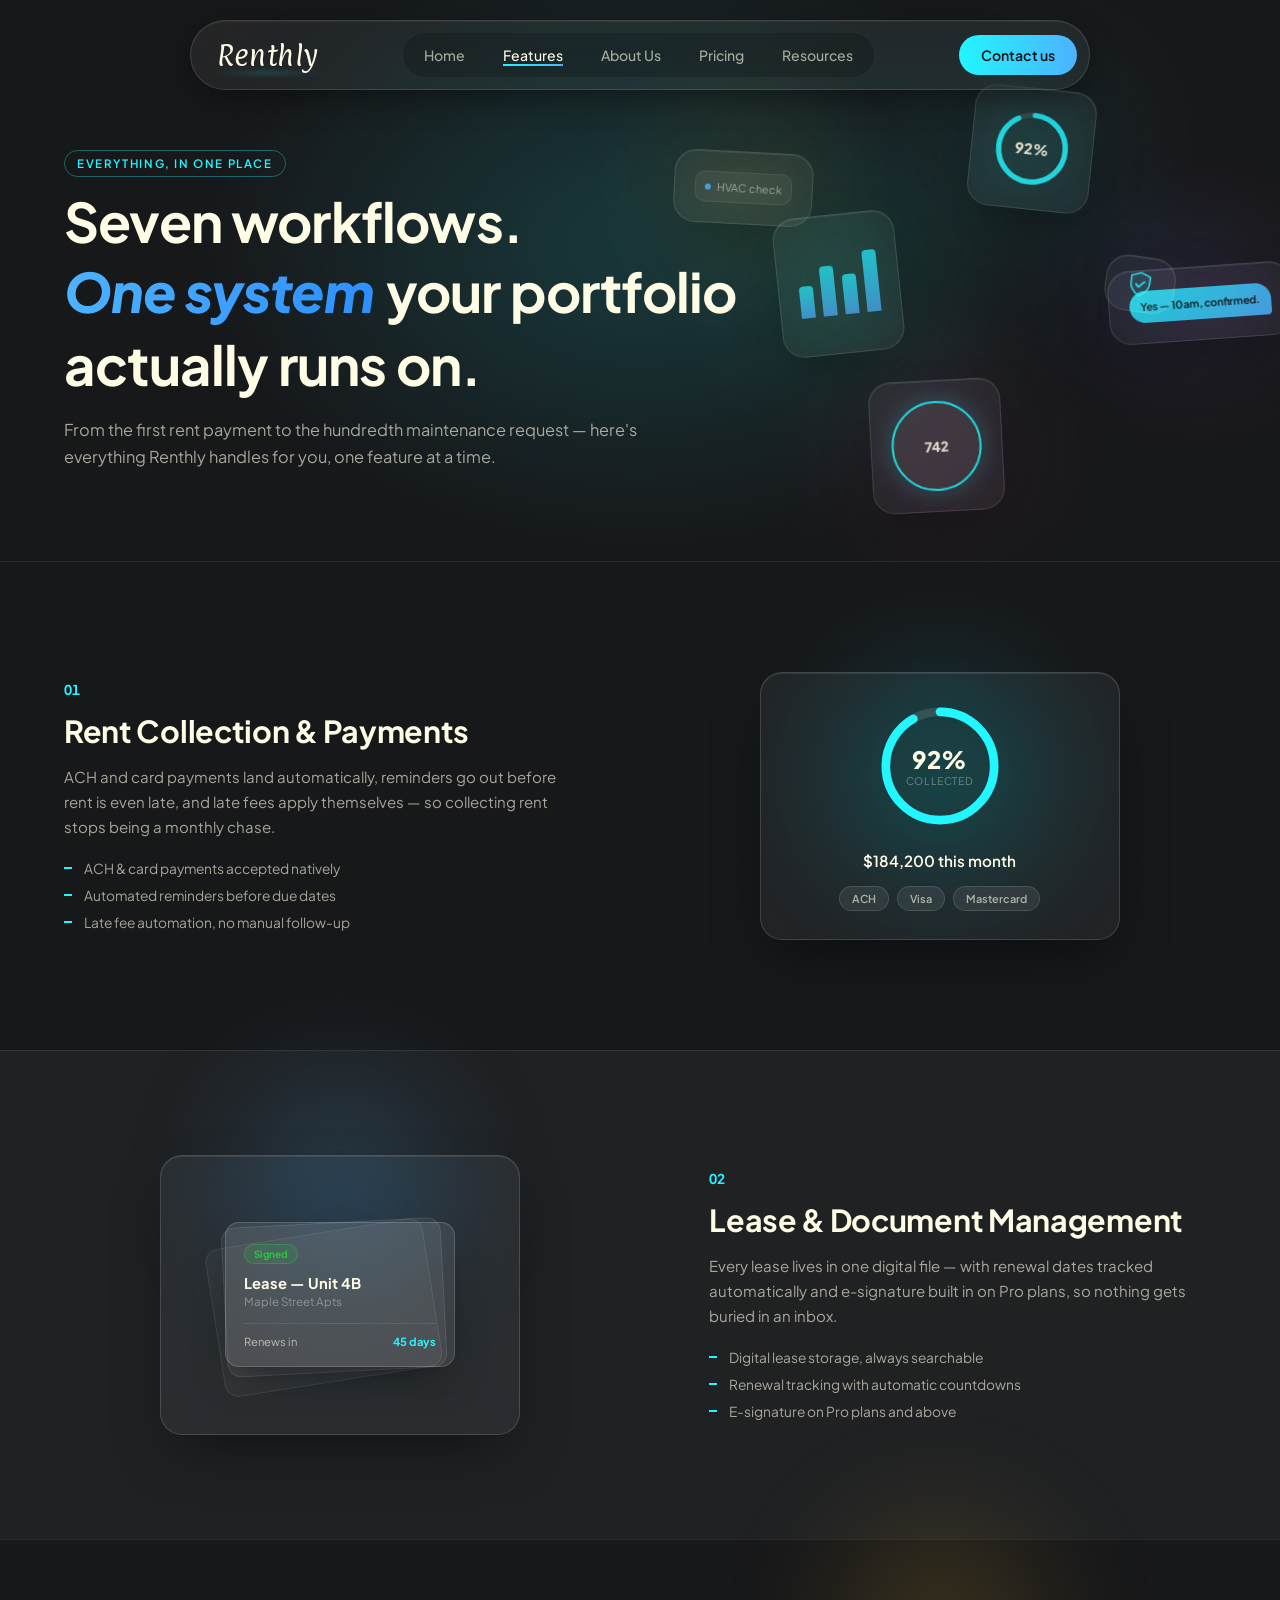
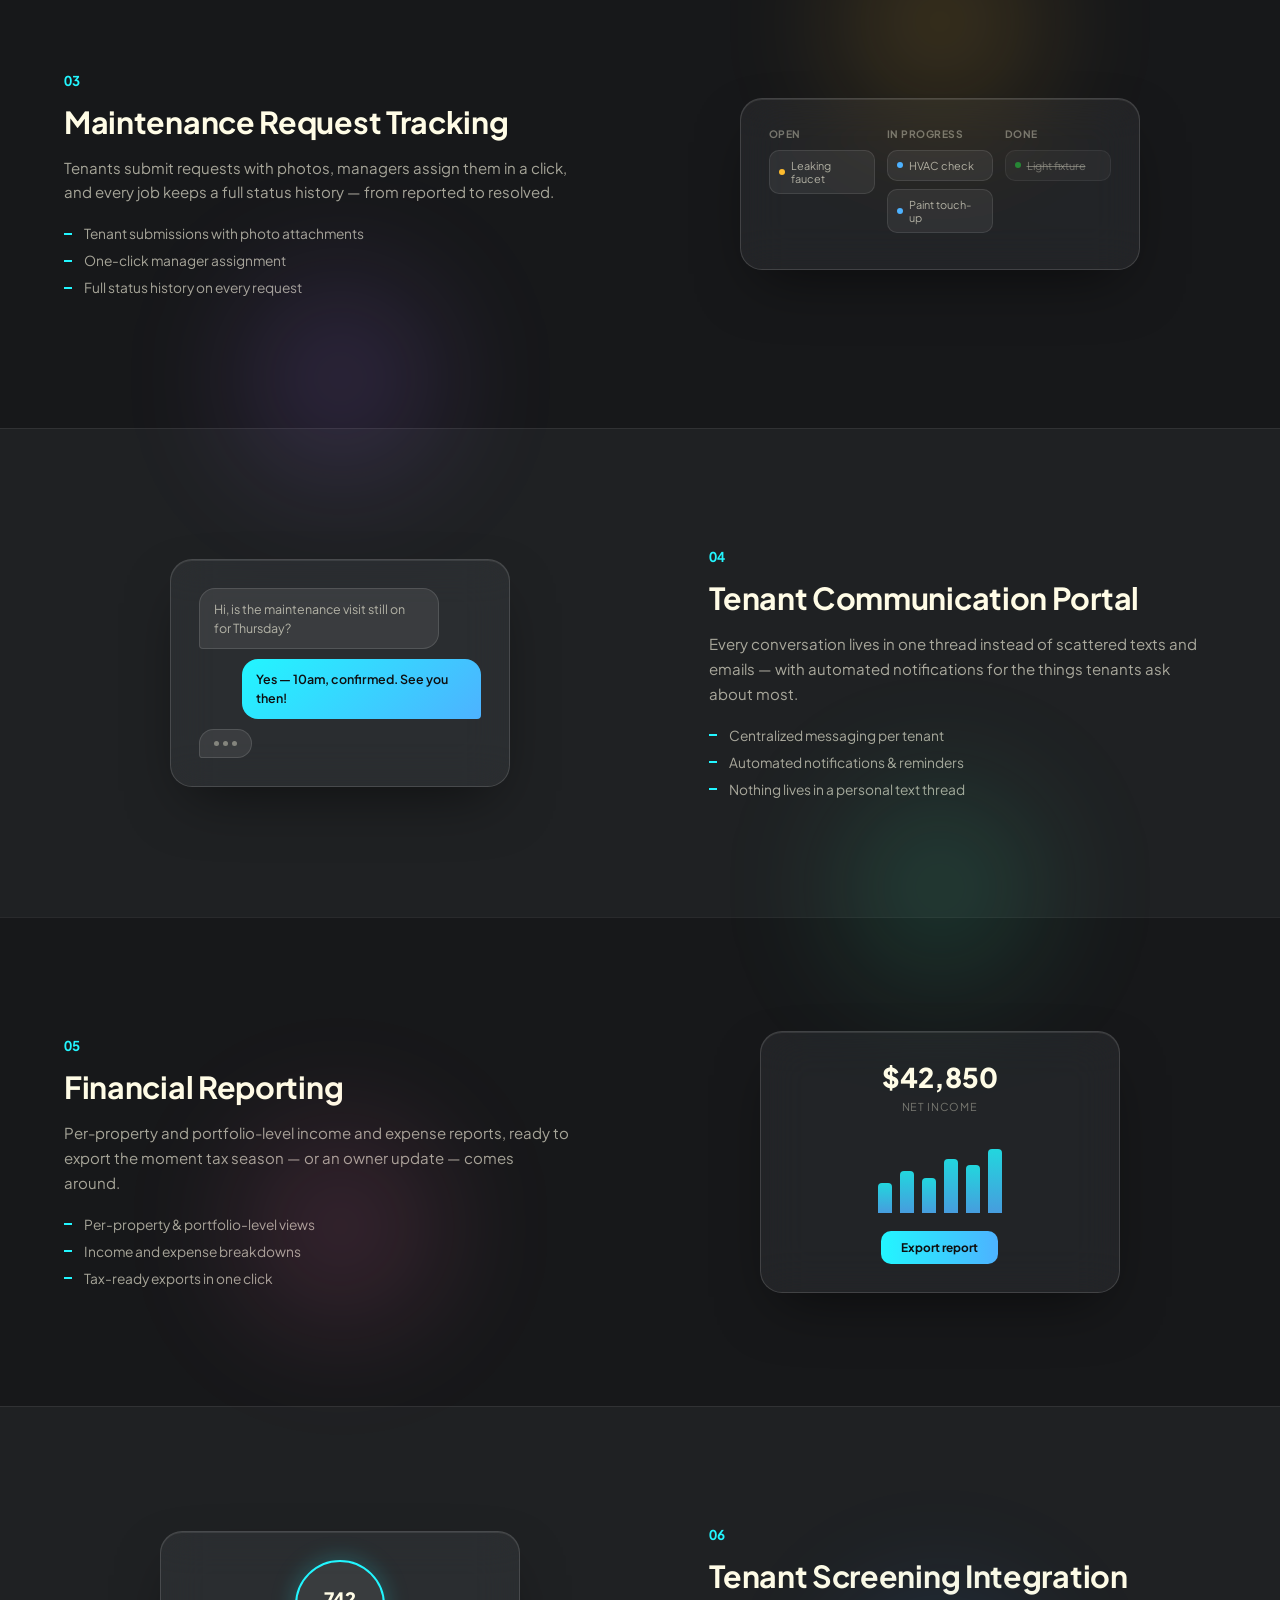
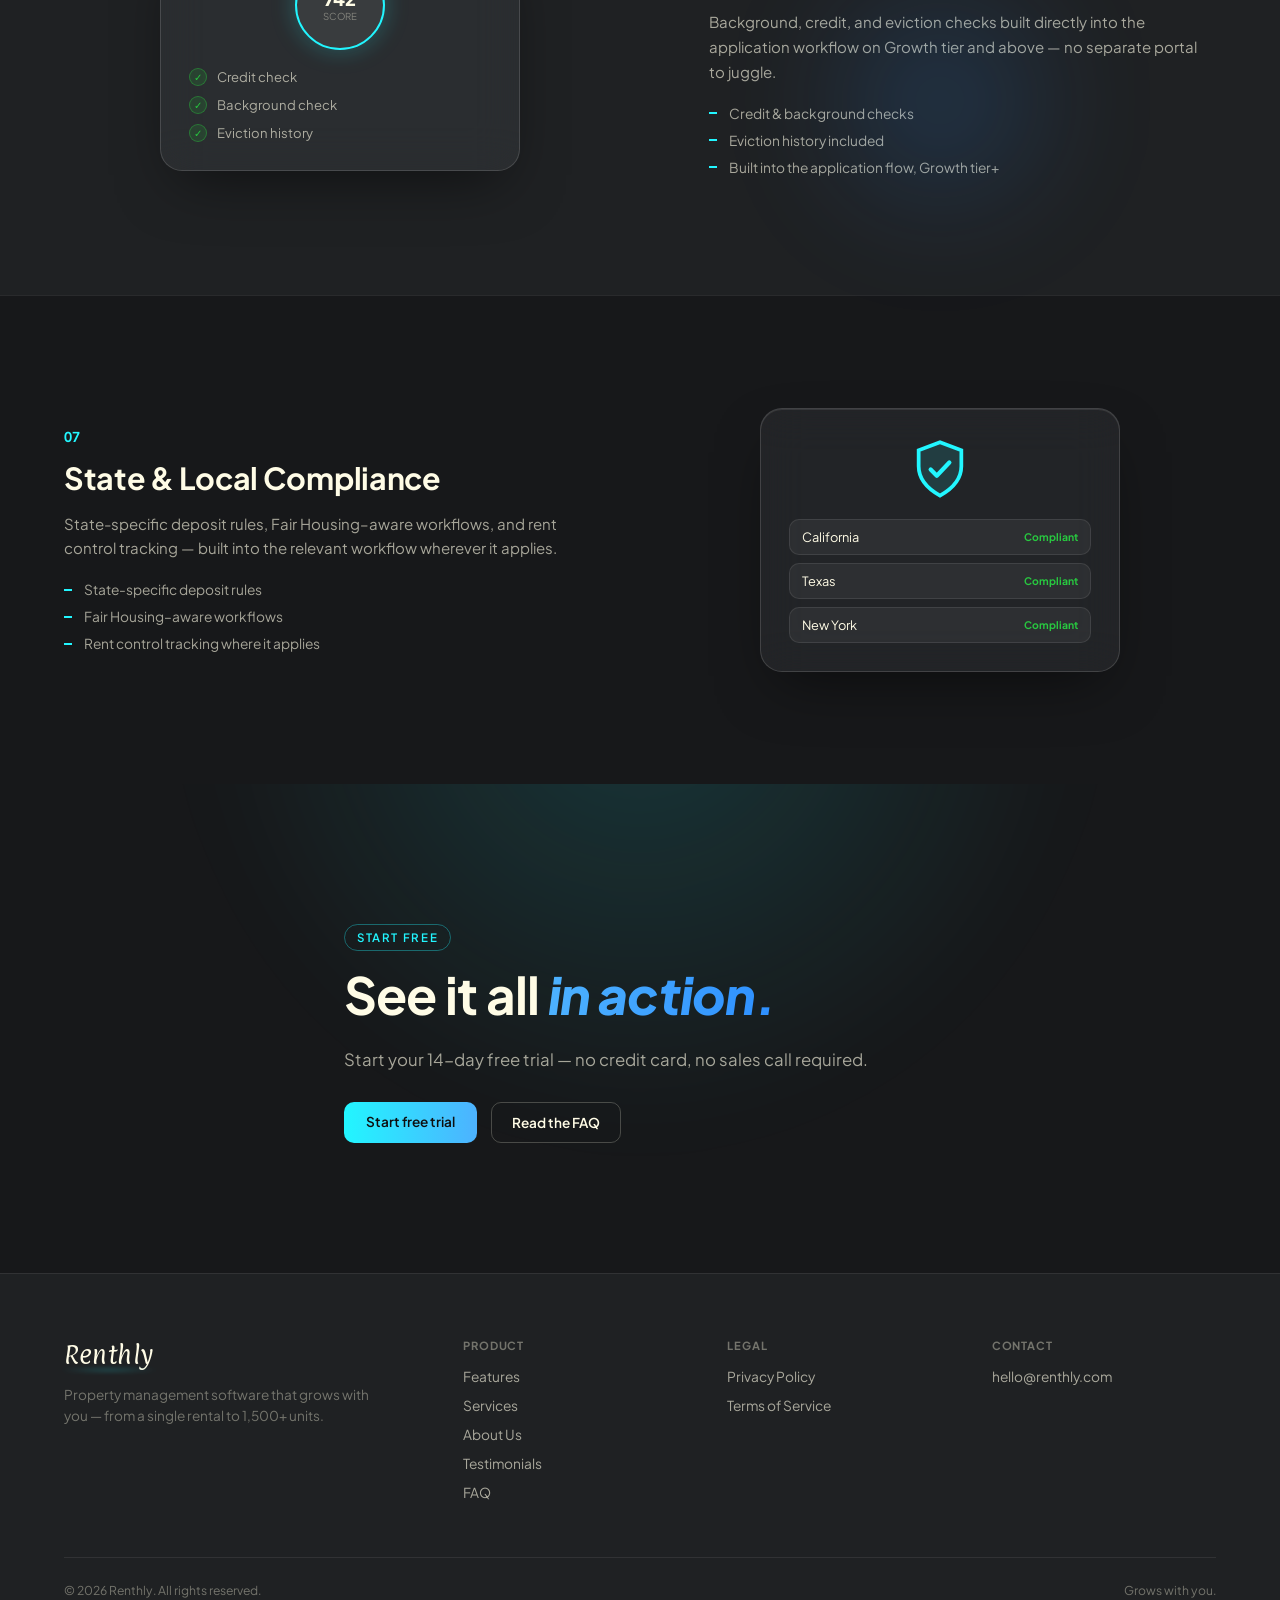
==== commit fb9b079e: "yo" ====
--- a/features.html
+++ b/features.html
@@ -86,6 +86,32 @@
     <div class="feat-orb feat-orb-cyan2"></div>
     <div class="glass-mock gm-frag gm-frag-shield">
       <svg viewBox="0 0 24 24" class="gm-shield-icon"><path d="M12 2l8 3v6c0 5-3.5 8.5-8 11-4.5-2.5-8-6-8-11V5l8-3z"/><path class="gm-shield-check" d="M8.5 12.2l2.3 2.3 4.7-4.9"/></svg>
+    </div>
+  </div>
+
+  <div class="feat-hero-frag frag-4 parallax" data-speed="0.24" aria-hidden="true">
+    <div class="feat-orb feat-orb-amber"></div>
+    <div class="glass-mock gm-frag gm-frag-ticket">
+      <div class="gm-ticket"><span class="gm-dot blue"></span>HVAC check</div>
+    </div>
+  </div>
+
+  <div class="feat-hero-frag frag-5 parallax" data-speed="0.14" aria-hidden="true">
+    <div class="feat-orb feat-orb-green"></div>
+    <div class="glass-mock gm-frag gm-frag-bars">
+      <div class="gm-bars gm-bars-sm">
+        <span style="--h:40%"></span>
+        <span style="--h:62%"></span>
+        <span style="--h:50%"></span>
+        <span style="--h:78%"></span>
+      </div>
+    </div>
+  </div>
+
+  <div class="feat-hero-frag frag-6 parallax" data-speed="0.28" aria-hidden="true">
+    <div class="feat-orb feat-orb-pink"></div>
+    <div class="glass-mock gm-frag gm-frag-score">
+      <div class="gm-score gm-score-sm"><span class="gm-score-num">742</span></div>
     </div>
   </div>
 
--- a/style.css
+++ b/style.css
@@ -1233,7 +1233,7 @@
   filter:blur(50px);
   pointer-events:none;
 }
-.feat-hero .section-inner{ position:relative; z-index:1; max-width:820px; }
+.feat-hero .section-inner{ position:relative; z-index:1; max-width:820px; margin:0; }
 
 /* ---- floating glass fragments, previewing the mockup style below ---- */
 .feat-hero-frag{
@@ -1257,27 +1257,53 @@
 }
 .frag-1{
   display:none; /* shown from tablet width up — see media query below */
-  top:8%; right:6%;
+  top:2%; right:14%;
   transform:rotate(6deg) translateY(var(--py, 0px));
 }
-.frag-1 .gm-ring-wrap-sm{ width:88px; height:88px; margin:0; }
-.frag-1 .gm-ring-pct{ font-size:1rem; }
+.frag-1 .gm-ring-wrap-sm{ width:80px; height:80px; margin:0; }
+.frag-1 .gm-ring-pct{ font-size:.92rem; }
 
 .frag-2{
   display:none;
-  top:46%; right:16%;
+  top:16%; right:0%;
   transform:rotate(-4deg) translateY(var(--py, 0px));
 }
-.gm-frag-chat{ padding:14px 16px; }
-.gm-bubble.sm{ font-size:.7rem; padding:9px 12px; max-width:none; white-space:nowrap; }
+.gm-frag-chat{ padding:12px 14px; }
+.gm-bubble.sm{ font-size:.66rem; padding:8px 11px; max-width:none; white-space:nowrap; }
 
 .frag-3{
   display:none;
-  top:62%; right:2%;
+  top:42%; right:8%;
   transform:rotate(8deg) translateY(var(--py, 0px));
 }
-.gm-frag-shield{ width:66px; height:66px; display:flex; align-items:center; justify-content:center; padding:14px; }
-.gm-frag-shield .gm-shield-icon{ width:32px; height:32px; }
+.gm-frag-shield{ width:56px; height:56px; display:flex; align-items:center; justify-content:center; padding:12px; }
+.gm-frag-shield .gm-shield-icon{ width:28px; height:28px; }
+
+.frag-4{
+  display:none;
+  top:6%; right:36%;
+  transform:rotate(3deg) translateY(var(--py, 0px));
+}
+.gm-frag-ticket{ padding:12px 14px; }
+.gm-frag-ticket .gm-ticket{ margin:0; white-space:nowrap; }
+
+.frag-5{
+  display:none;
+  top:32%; right:30%;
+  transform:rotate(-6deg) translateY(var(--py, 0px));
+}
+.gm-frag-bars{ padding:14px 16px 10px; }
+.gm-bars-sm{ height:44px; gap:6px; margin-bottom:0; }
+.gm-bars-sm span{ width:9px; }
+
+.frag-6{
+  display:none;
+  top:52%; right:22%;
+  transform:rotate(-3deg) translateY(var(--py, 0px));
+}
+.gm-frag-score{ width:auto; padding:10px; }
+.gm-score-sm{ width:56px; height:56px; }
+.gm-score-sm .gm-score-num{ font-size:.85rem; }
 
 .feat-hero-title{
   font-family:var(--font-body);
@@ -1577,7 +1603,7 @@
    FEATURE ROWS — desktop alternating layout
 =================================================================== */
 @media (min-width:900px){
-  .frag-1, .frag-2, .frag-3{ display:block; }
+  .frag-1, .frag-2, .frag-3, .frag-4, .frag-5, .frag-6{ display:block; }
 
   .feat-row-inner{
     flex-direction:row;
